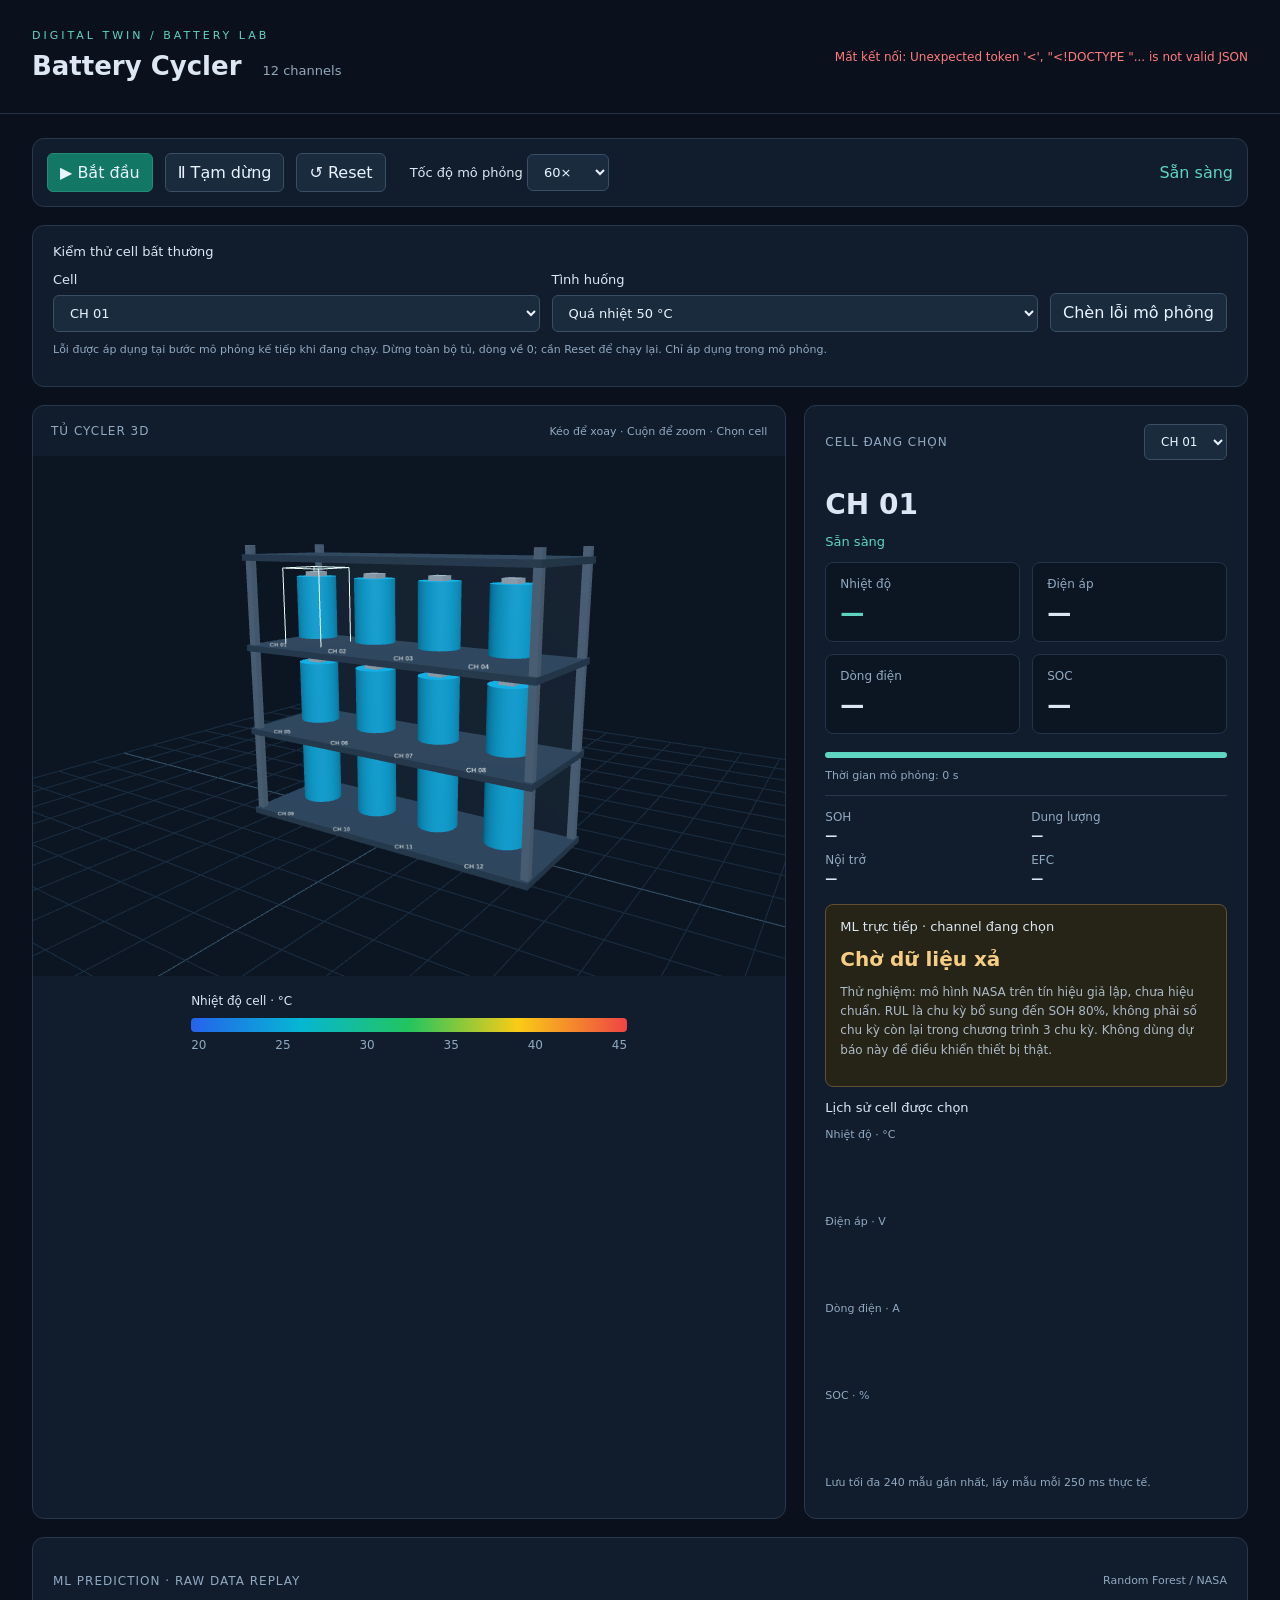
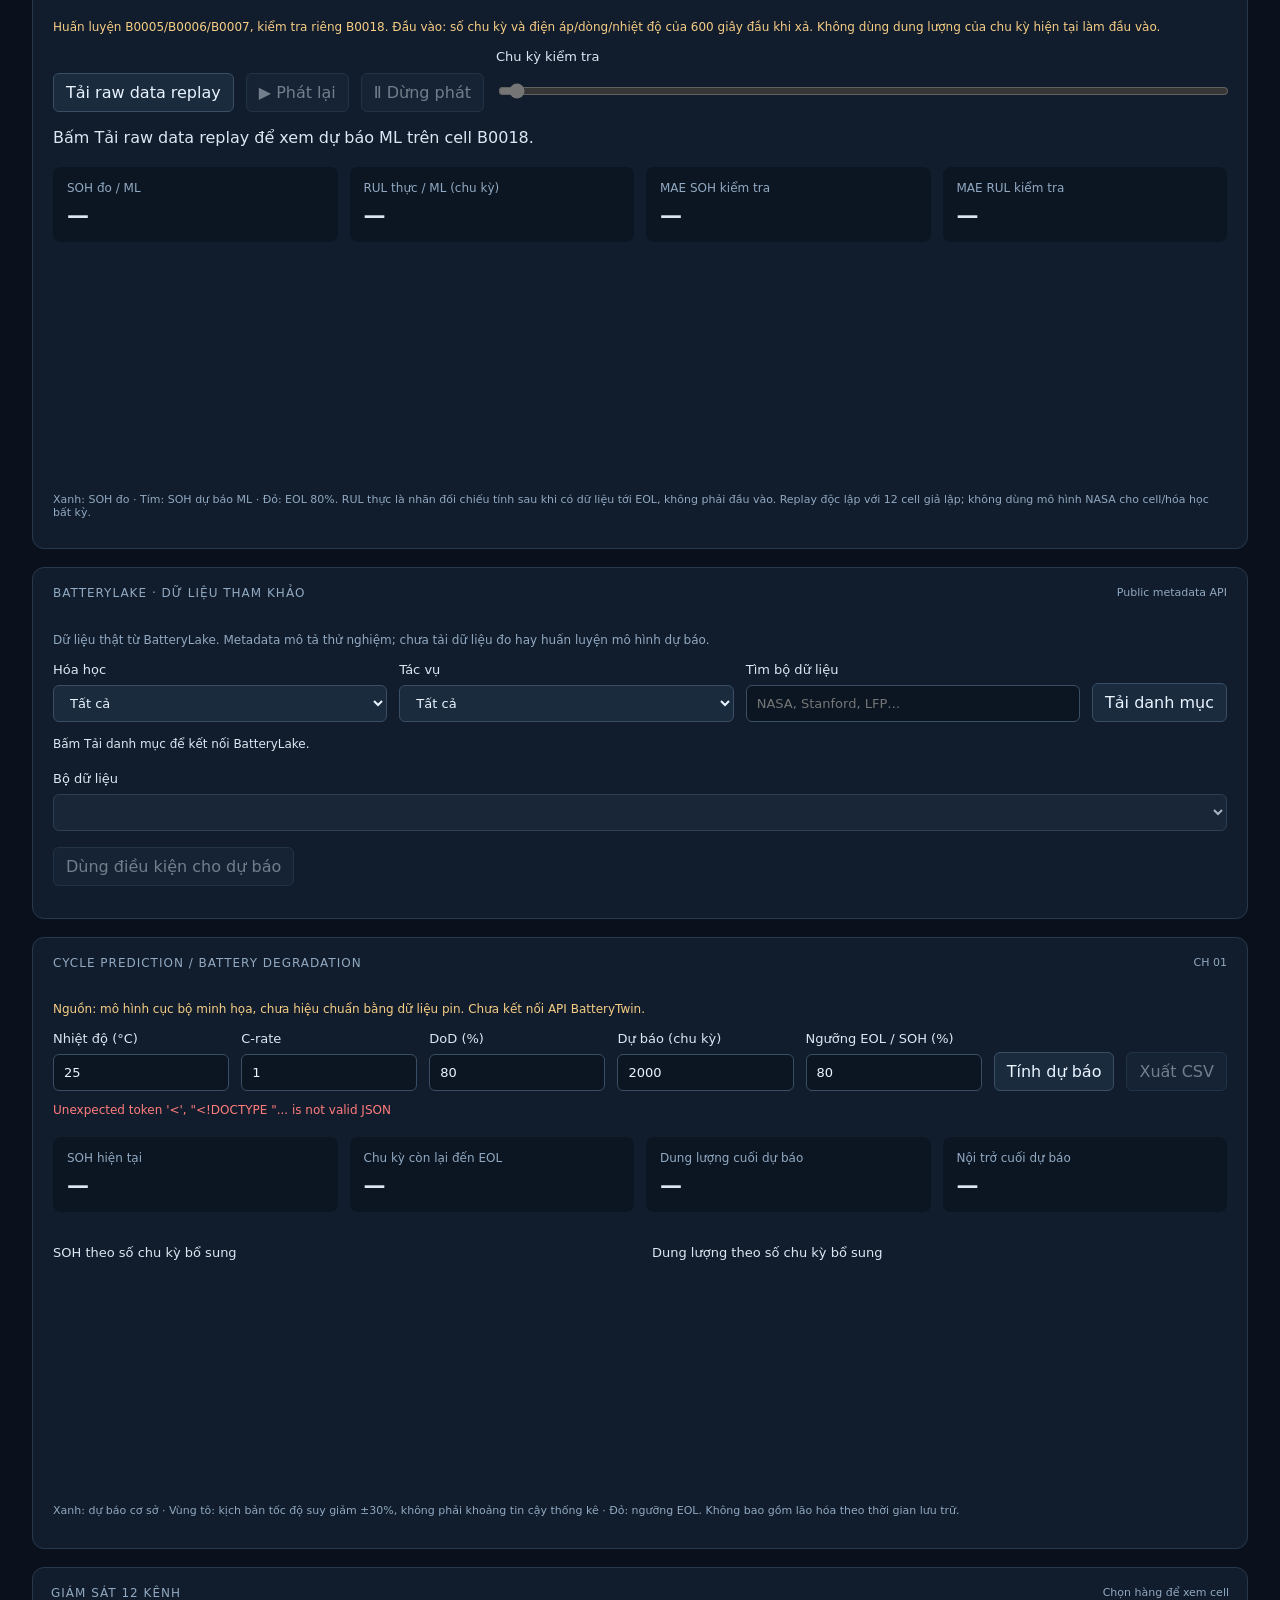
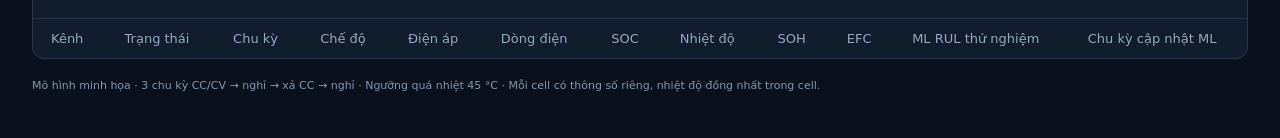
==== web/index.html @ 33b37f81 "Predict experimental live-channel RUL from independent discharge windows" ====
<!doctype html>
<html lang="vi">
<head>
  <meta charset="utf-8"><meta name="viewport" content="width=device-width,initial-scale=1">
  <title>Battery Cycler · Digital Twin</title>
  <link rel="stylesheet" href="style.css">
  <script type="importmap">{"imports":{"three":"./vendor/three.module.min.js"}}</script>
</head>
<body>
<header><div><span class="eyebrow">DIGITAL TWIN / BATTERY LAB</span><h1>Battery Cycler <span>12 channels</span></h1></div><div id="connection" role="status">Đang kết nối…</div></header>
<main>
  <section class="toolbar panel">
    <button id="start">▶ Bắt đầu</button><button id="pause">Ⅱ Tạm dừng</button><button id="reset">↺ Reset</button>
    <label>Tốc độ mô phỏng <select id="speed"><option value="1">1×</option><option value="10">10×</option><option value="60" selected>60×</option><option value="300">300×</option></select></label>
    <span id="run-status">Sẵn sàng</span>
  </section>
  <section class="panel safety-panel"><h3>Kiểm thử cell bất thường</h3><div class="scenario"><label>Cell<select id="fault-cell" aria-label="Cell kiểm thử lỗi"></select></label><label>Tình huống<select id="fault-kind"><option value="overheat">Quá nhiệt 50 °C</option><option value="overvoltage">Quá áp 4,5 V</option><option value="overcurrent">Quá dòng 8 A</option><option value="capacity_drop">Dung lượng giảm đột ngột</option></select></label><button id="inject-fault">Chèn lỗi mô phỏng</button></div><p class="muted">Lỗi được áp dụng tại bước mô phỏng kế tiếp khi đang chạy. Dừng toàn bộ tủ, dòng về 0; cần Reset để chạy lại. Chỉ áp dụng trong mô phỏng.</p><p id="fault-pending" role="status"></p><div id="safety-alarm" role="alert" hidden></div></section>
  <section class="layout">
    <div class="panel scene-panel"><div class="section-title">TỦ CYCLER 3D <span>Kéo để xoay · Cuộn để zoom · Chọn cell</span></div><div id="scene"></div>
      <div class="legend"><span>Nhiệt độ cell · °C</span><div class="colorbar"></div><div class="ticks"><span>20</span><span>25</span><span>30</span><span>35</span><span>40</span><span>45</span></div></div>
    </div>
    <aside class="panel details"><div class="section-title">CELL ĐANG CHỌN <select id="cell-select" aria-label="Chọn cell"></select></div>
      <h2 id="cell-title">CH 01</h2><p id="stage">Sẵn sàng</p>
      <div class="metrics"><div><small>Nhiệt độ</small><strong id="temperature">—</strong></div><div><small>Điện áp</small><strong id="voltage">—</strong></div><div><small>Dòng điện</small><strong id="current">—</strong></div><div><small>SOC</small><strong id="soc">—</strong></div></div>
      <div class="soc-track"><div id="soc-fill"></div></div><p id="time">Thời gian mô phỏng: 0 s</p><p id="fault" role="alert"></p>
      <div class="health"><span>SOH <b id="health-soh">—</b></span><span>Dung lượng <b id="health-capacity">—</b></span><span>Nội trở <b id="health-resistance">—</b></span><span>EFC <b id="health-efc">—</b></span></div>
      <div class="live-ml-card"><h3>ML trực tiếp · channel đang chọn</h3><strong id="live-rul">Chờ dữ liệu xả</strong><p id="live-model-soh"></p><p id="live-ml-state"></p><p class="muted">Thử nghiệm: mô hình NASA trên tín hiệu giả lập, chưa hiệu chuẩn. RUL là chu kỳ bổ sung đến SOH 80%, không phải số chu kỳ còn lại trong chương trình 3 chu kỳ. Không dùng dự báo này để điều khiển thiết bị thật.</p></div>
      <h3>Lịch sử cell được chọn</h3><div id="charts"></div><p class="muted">Lưu tối đa 240 mẫu gần nhất, lấy mẫu mỗi 250 ms thực tế.</p>
    </aside>
  </section>
  <section class="panel ml-panel"><div class="section-title">ML PREDICTION · RAW DATA REPLAY <span>Random Forest / NASA</span></div>
    <p class="model-note">Huấn luyện B0005/B0006/B0007, kiểm tra riêng B0018. Đầu vào: số chu kỳ và điện áp/dòng/nhiệt độ của 600 giây đầu khi xả. Không dùng dung lượng của chu kỳ hiện tại làm đầu vào.</p>
    <div class="scenario"><button id="ml-load">Tải raw data replay</button><button id="ml-play" disabled>▶ Phát lại</button><button id="ml-pause" disabled>Ⅱ Dừng phát</button><label>Chu kỳ kiểm tra<input id="ml-cycle" type="range" min="0" max="131" value="0" disabled></label></div>
    <p id="ml-status" role="status">Bấm Tải raw data replay để xem dự báo ML trên cell B0018.</p>
    <div class="prediction-stats"><div><small>SOH đo / ML</small><strong id="ml-soh">—</strong></div><div><small>RUL thực / ML (chu kỳ)</small><strong id="ml-rul">—</strong></div><div><small>MAE SOH kiểm tra</small><strong id="ml-mae-soh">—</strong></div><div><small>MAE RUL kiểm tra</small><strong id="ml-mae-rul">—</strong></div></div>
    <canvas id="ml-chart" aria-label="SOH đo và dự báo ML trên dữ liệu kiểm tra"></canvas>
    <p class="muted">Xanh: SOH đo · Tím: SOH dự báo ML · Đỏ: EOL 80%. RUL thực là nhãn đối chiếu tính sau khi có dữ liệu tới EOL, không phải đầu vào. Replay độc lập với 12 cell giả lập; không dùng mô hình NASA cho cell/hóa học bất kỳ.</p>
  </section>
  <section class="panel lake-panel">
    <div class="section-title">BATTERYLAKE · DỮ LIỆU THAM KHẢO <span>Public metadata API</span></div>
    <p class="muted">Dữ liệu thật từ BatteryLake. Metadata mô tả thử nghiệm; chưa tải dữ liệu đo hay huấn luyện mô hình dự báo.</p>
    <form id="lake-form" class="scenario">
      <label>Hóa học<select id="lake-chemistry"><option value="">Tất cả</option></select></label>
      <label>Tác vụ<select id="lake-task"><option value="">Tất cả</option><option>SOH</option><option>RUL</option></select></label>
      <label>Tìm bộ dữ liệu<input id="lake-search" placeholder="NASA, Stanford, LFP…" maxlength="100"></label>
      <button type="submit">Tải danh mục</button>
    </form>
    <p id="lake-status" role="status">Bấm Tải danh mục để kết nối BatteryLake.</p>
    <label class="lake-select-label">Bộ dữ liệu<select id="lake-dataset" disabled></select></label>
    <div id="lake-details"></div>
    <button id="lake-apply" type="button" disabled>Dùng điều kiện cho dự báo</button>
    <p id="lake-reference" class="muted"></p>
  </section>
  <section class="panel forecast-panel">
    <div class="section-title">CYCLE PREDICTION / BATTERY DEGRADATION <span id="prediction-cell">CH 01</span></div>
    <p class="model-note">Nguồn: mô hình cục bộ minh họa, chưa hiệu chuẩn bằng dữ liệu pin. Chưa kết nối API BatteryTwin.</p>
    <form id="prediction-form" class="scenario">
      <label>Nhiệt độ (°C)<input id="p-temperature" type="number" min="-10" max="60" step="1" value="25" required></label>
      <label>C-rate<input id="p-rate" type="number" min="0.1" max="5" step="0.1" value="1" required></label>
      <label>DoD (%)<input id="p-dod" type="number" min="5" max="100" step="1" value="80" required></label>
      <label>Dự báo (chu kỳ)<input id="p-horizon" type="number" min="10" max="10000" step="1" value="2000" required></label>
      <label>Ngưỡng EOL / SOH (%)<input id="p-eol" type="number" min="50" max="95" step="1" value="80" required></label>
      <button type="submit" id="predict">Tính dự báo</button><button type="button" id="export-prediction" disabled>Xuất CSV</button>
    </form>
    <p id="prediction-error" role="alert"></p>
    <div class="prediction-stats"><div><small>SOH hiện tại</small><strong id="p-soh">—</strong></div><div><small>Chu kỳ còn lại đến EOL</small><strong id="p-rul">—</strong></div><div><small>Dung lượng cuối dự báo</small><strong id="p-capacity">—</strong></div><div><small>Nội trở cuối dự báo</small><strong id="p-resistance">—</strong></div></div>
    <p id="prediction-context" class="muted"></p>
    <div class="prediction-graphs"><div><h3>SOH theo số chu kỳ bổ sung</h3><canvas id="forecast-soh" aria-label="Dự báo SOH theo chu kỳ"></canvas></div><div><h3>Dung lượng theo số chu kỳ bổ sung</h3><canvas id="forecast-capacity" aria-label="Dự báo dung lượng theo chu kỳ"></canvas></div></div>
    <p class="muted">Xanh: dự báo cơ sở · Vùng tô: kịch bản tốc độ suy giảm ±30%, không phải khoảng tin cậy thống kê · Đỏ: ngưỡng EOL. Không bao gồm lão hóa theo thời gian lưu trữ.</p>
  </section>
  <section class="panel table-panel"><div class="section-title">GIÁM SÁT 12 KÊNH <span>Chọn hàng để xem cell</span></div><div class="table-scroll"><table><thead><tr><th>Kênh</th><th>Trạng thái</th><th>Chu kỳ</th><th>Chế độ</th><th>Điện áp</th><th>Dòng điện</th><th>SOC</th><th>Nhiệt độ</th><th>SOH</th><th>EFC</th><th>ML RUL thử nghiệm</th><th>Chu kỳ cập nhật ML</th></tr></thead><tbody id="channels"></tbody></table></div></section>
  <footer>Mô hình minh họa · 3 chu kỳ CC/CV → nghỉ → xả CC → nghỉ · Ngưỡng quá nhiệt 45 °C · Mỗi cell có thông số riêng, nhiệt độ đồng nhất trong cell.</footer>
</main>
<script type="module" src="app.js"></script>
</body></html>
---- web/style.css ----
:root{color-scheme:dark;font-family:system-ui,sans-serif;background:#0a111d;color:#dce7f3}*{box-sizing:border-box}body{margin:0}header,main{max-width:1500px;margin:auto;padding:24px 32px}header{display:flex;justify-content:space-between;align-items:center;border-bottom:1px solid #253246}.eyebrow{font-size:11px;letter-spacing:3px;color:#5dd5bf}h1{font-size:26px;margin:8px 0}h1 span{font-size:13px;font-weight:400;color:#94a8bc;margin-left:12px}.panel{background:#111d2c;border:1px solid #28384c;border-radius:12px}.toolbar{display:flex;align-items:center;gap:12px;padding:14px;margin-bottom:18px;flex-wrap:wrap}button,select{font:inherit;border:1px solid #3a4e66;border-radius:6px;padding:9px 12px;background:#1b2b3e;color:#e9f4ff;cursor:pointer}button:hover{background:#2b4056}#start{background:#137765;border-color:#228c77}button:disabled{opacity:.45;cursor:wait}label{margin-left:12px;font-size:13px}#run-status{margin-left:auto;color:#5dd5bf}.layout{display:grid;grid-template-columns:minmax(0,1.7fr) minmax(320px,1fr);gap:18px}.section-title{font-size:12px;letter-spacing:1px;display:flex;justify-content:space-between;align-items:center;padding:18px;color:#91a9c2}.section-title span{font-size:11px;letter-spacing:0}#scene{height:520px;position:relative}#scene canvas{display:block;width:100%;height:100%;touch-action:none}.legend{padding:18px 32px 24px;max-width:500px;margin:auto;font-size:12px}.colorbar{height:14px;margin:10px 0 6px;border-radius:4px;background:linear-gradient(to right,#2563eb,#06b6d4,#22c55e,#facc15,#ef4444)}.ticks{display:flex;justify-content:space-between;color:#91a9c2}.details{padding:0 20px 18px}.details .section-title{padding-left:0;padding-right:0}h2{font-size:28px;margin:10px 0}#stage{color:#5dd5bf;font-size:13px}.metrics{display:grid;grid-template-columns:1fr 1fr;gap:12px}.metrics>div{background:#0c1623;border:1px solid #223449;padding:14px;border-radius:8px}small{display:block;color:#91a9c2;font-size:12px}strong{display:block;font-size:24px;margin-top:8px}#temperature{color:#5dd5bf}.soc-track{height:6px;background:#26394d;border-radius:4px;margin-top:18px;overflow:hidden}#soc-fill{background:#5dd5bf;height:100%;transition:width .2s}#time,.muted{color:#91a9c2;font-size:11px}#fault{color:#ff7c7c;font-size:13px}h3{font-size:13px;font-weight:500}.chart{margin:12px 0}.chart-label{display:flex;justify-content:space-between;font-size:11px;color:#91a9c2}.chart canvas{width:100%;height:62px;display:block}.table-panel{margin-top:18px}.table-scroll{overflow:auto}table{border-collapse:collapse;width:100%;font-size:13px;white-space:nowrap}th,td{text-align:left;padding:12px 18px;border-top:1px solid #243449}th{color:#91a9c2;font-weight:500}tbody tr{cursor:pointer}tbody tr:hover,tbody tr.selected{background:#1c3141}.dot{width:9px;height:9px;display:inline-block;border-radius:50%;margin-right:8px}footer{font-size:11px;color:#8197ad;padding:18px 0;line-height:1.7}#connection{font-size:12px;color:#91a9c2}.error{color:#ff7c7c!important}@media(max-width:900px){.layout{grid-template-columns:1fr}header,main{padding:18px}#scene{height:400px}.section-title span{max-width:180px;text-align:right}h1 span{display:block;margin:8px 0}label{margin-left:0}}
.layout>*{min-width:0}.chart canvas{max-width:100%}@media(max-width:900px){header{flex-wrap:wrap;gap:12px}.layout{grid-template-columns:minmax(0,1fr)}}
.health{display:grid;grid-template-columns:1fr 1fr;gap:10px;font-size:12px;border-top:1px solid #28384c;padding-top:14px;color:#91a9c2}.health b{display:block;color:#dce7f3;margin-top:5px}.forecast-panel{margin-top:18px;padding:0 20px 20px}.forecast-panel .section-title{padding-left:0;padding-right:0}.model-note{font-size:12px;color:#f6cd85;line-height:1.6}.scenario{display:flex;flex-wrap:wrap;align-items:end;gap:12px}.scenario label{margin:0;flex:1;min-width:120px}.scenario input{display:block;width:100%;margin-top:8px;background:#0c1623;border:1px solid #3a4e66;color:#e9f4ff;border-radius:6px;padding:10px;font:inherit}.prediction-stats{display:grid;grid-template-columns:repeat(4,minmax(0,1fr));gap:12px;margin:20px 0}.prediction-stats>div{background:#0c1623;border-radius:8px;padding:14px}.prediction-stats strong{font-size:22px}.prediction-graphs{display:grid;grid-template-columns:1fr 1fr;gap:24px}.prediction-graphs>div{min-width:0}.prediction-graphs canvas{width:100%;height:220px;display:block}#prediction-error{color:#ff7c7c;font-size:12px}@media(max-width:900px){.prediction-stats{grid-template-columns:1fr 1fr}.prediction-graphs{grid-template-columns:minmax(0,1fr)}}
.lake-panel{margin-top:18px;padding:0 20px 20px}.lake-panel .section-title{padding-left:0;padding-right:0}.lake-panel select{display:block;margin-top:8px;width:100%;max-width:100%}.lake-select-label{display:block;margin:16px 0}.lake-grid{display:grid;grid-template-columns:repeat(4,minmax(0,1fr));gap:12px;margin:18px 0}.lake-grid div{background:#0c1623;padding:12px;border-radius:8px;font-size:13px;overflow-wrap:anywhere}.lake-grid b{display:block;margin-top:8px}.lake-panel a{color:#5dd5bf}.lake-panel p{font-size:12px;line-height:1.7}.lake-panel h3{font-size:17px}@media(max-width:900px){.lake-grid{grid-template-columns:1fr 1fr}}
.safety-panel,.ml-panel{margin-top:18px;padding:18px 20px}.safety-panel{margin-bottom:18px}.safety-panel h3{margin-top:0}.safety-panel label select{display:block;margin-top:8px;width:100%}#safety-alarm{background:#491b24;color:#ffd4d4;border:1px solid #ed6b79;border-radius:8px;padding:18px;font-weight:600;line-height:1.7}#fault-pending{color:#f6cd85;font-size:12px}.ml-panel .section-title{padding-left:0;padding-right:0}#ml-chart{width:100%;height:220px;display:block}.ml-panel canvas{max-width:100%}
.live-ml-card{margin-top:18px;border:1px solid #615036;background:#252417;border-radius:8px;padding:14px}.live-ml-card strong{font-size:20px;color:#f6cd85}.live-ml-card p{font-size:12px;line-height:1.6;color:#adbac7}.live-ml-card h3{margin-top:0}
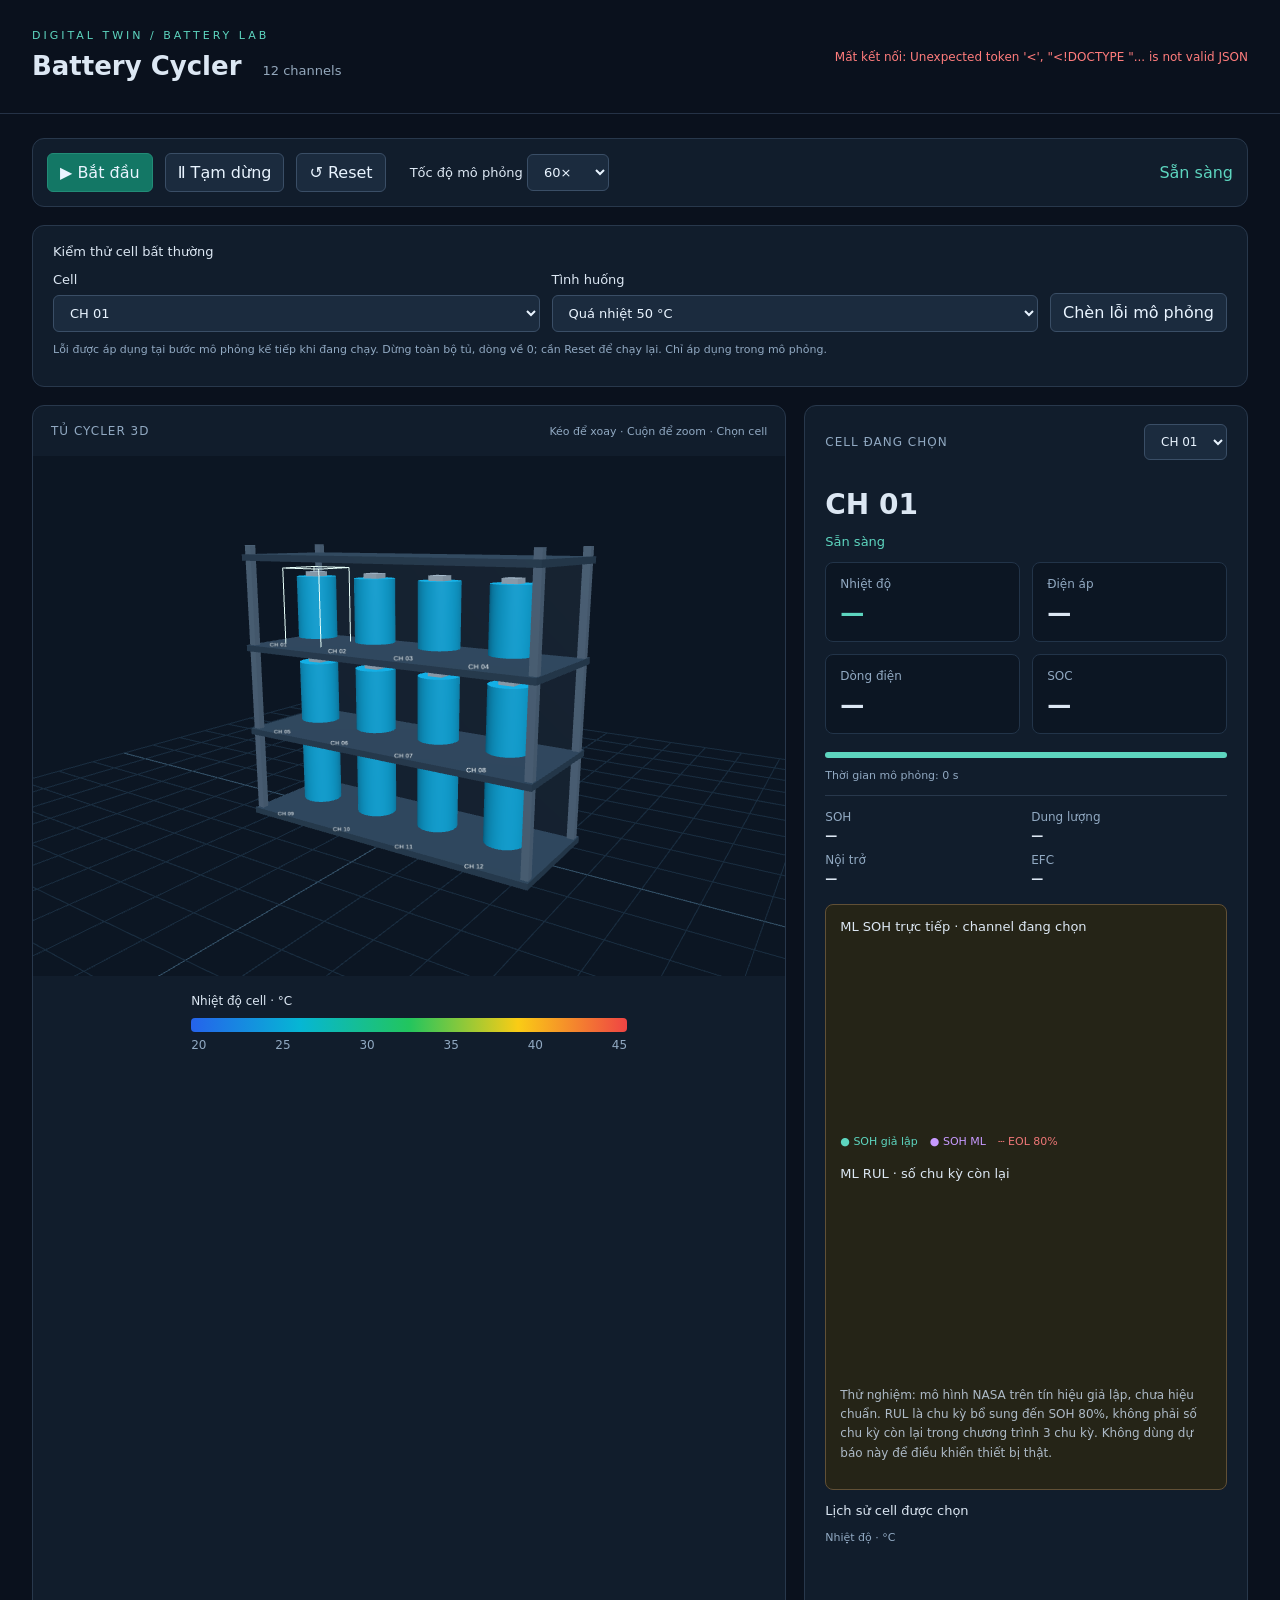
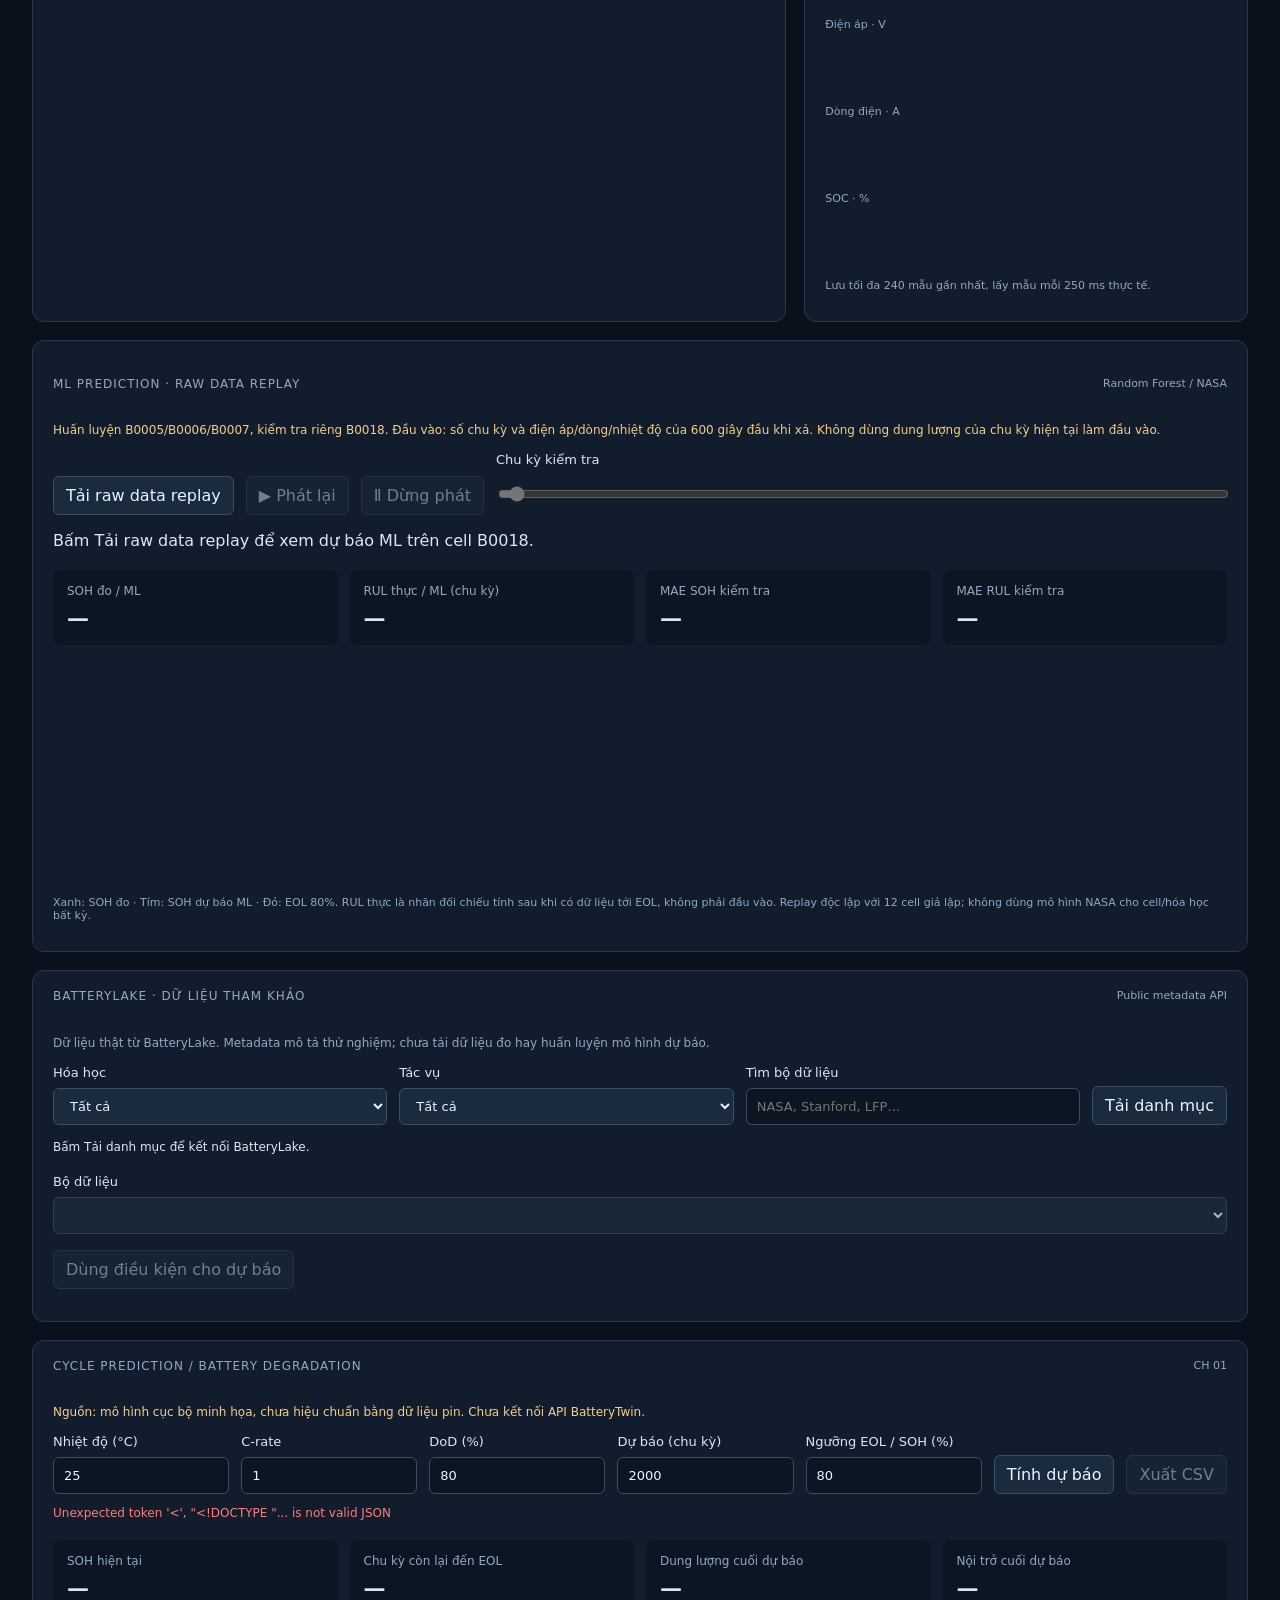
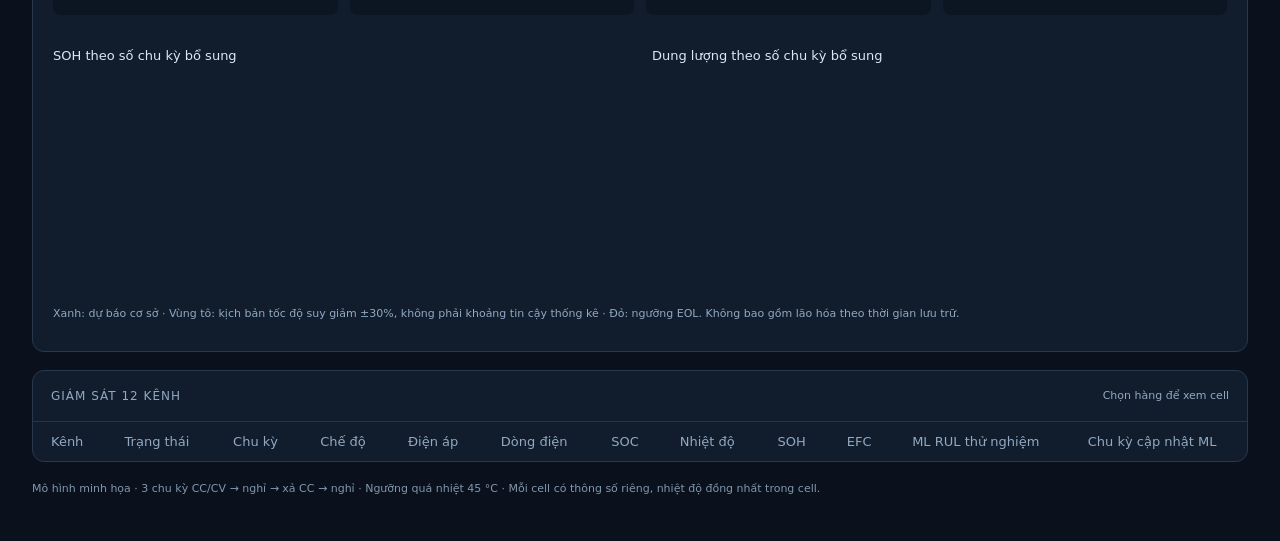
==== commit f0d205bf: "Draw selected-channel live ML SOH and RUL histories" ====
--- a/web/index.html
+++ b/web/index.html
@@ -24,7 +24,7 @@
       <div class="metrics"><div><small>Nhiệt độ</small><strong id="temperature">—</strong></div><div><small>Điện áp</small><strong id="voltage">—</strong></div><div><small>Dòng điện</small><strong id="current">—</strong></div><div><small>SOC</small><strong id="soc">—</strong></div></div>
       <div class="soc-track"><div id="soc-fill"></div></div><p id="time">Thời gian mô phỏng: 0 s</p><p id="fault" role="alert"></p>
       <div class="health"><span>SOH <b id="health-soh">—</b></span><span>Dung lượng <b id="health-capacity">—</b></span><span>Nội trở <b id="health-resistance">—</b></span><span>EFC <b id="health-efc">—</b></span></div>
-      <div class="live-ml-card"><h3>ML trực tiếp · channel đang chọn</h3><strong id="live-rul">Chờ dữ liệu xả</strong><p id="live-model-soh"></p><p id="live-ml-state"></p><p class="muted">Thử nghiệm: mô hình NASA trên tín hiệu giả lập, chưa hiệu chuẩn. RUL là chu kỳ bổ sung đến SOH 80%, không phải số chu kỳ còn lại trong chương trình 3 chu kỳ. Không dùng dự báo này để điều khiển thiết bị thật.</p></div>
+      <div class="live-ml-card"><h3>ML SOH trực tiếp · channel đang chọn</h3><canvas id="live-soh-chart" role="img" aria-label="SOH theo chu kỳ của channel đang chọn"></canvas><div class="live-chart-key"><span class="sim-key">● SOH giả lập</span><span class="ml-key">● SOH ML</span><span class="eol-key">┄ EOL 80%</span></div><h3>ML RUL · số chu kỳ còn lại</h3><canvas id="live-rul-chart" role="img" aria-label="Số chu kỳ còn lại dự báo theo chu kỳ"></canvas><p id="live-ml-state"></p><p class="muted">Thử nghiệm: mô hình NASA trên tín hiệu giả lập, chưa hiệu chuẩn. RUL là chu kỳ bổ sung đến SOH 80%, không phải số chu kỳ còn lại trong chương trình 3 chu kỳ. Không dùng dự báo này để điều khiển thiết bị thật.</p></div>
       <h3>Lịch sử cell được chọn</h3><div id="charts"></div><p class="muted">Lưu tối đa 240 mẫu gần nhất, lấy mẫu mỗi 250 ms thực tế.</p>
     </aside>
   </section>
--- a/web/style.css
+++ b/web/style.css
@@ -4,3 +4,4 @@
 .lake-panel{margin-top:18px;padding:0 20px 20px}.lake-panel .section-title{padding-left:0;padding-right:0}.lake-panel select{display:block;margin-top:8px;width:100%;max-width:100%}.lake-select-label{display:block;margin:16px 0}.lake-grid{display:grid;grid-template-columns:repeat(4,minmax(0,1fr));gap:12px;margin:18px 0}.lake-grid div{background:#0c1623;padding:12px;border-radius:8px;font-size:13px;overflow-wrap:anywhere}.lake-grid b{display:block;margin-top:8px}.lake-panel a{color:#5dd5bf}.lake-panel p{font-size:12px;line-height:1.7}.lake-panel h3{font-size:17px}@media(max-width:900px){.lake-grid{grid-template-columns:1fr 1fr}}
 .safety-panel,.ml-panel{margin-top:18px;padding:18px 20px}.safety-panel{margin-bottom:18px}.safety-panel h3{margin-top:0}.safety-panel label select{display:block;margin-top:8px;width:100%}#safety-alarm{background:#491b24;color:#ffd4d4;border:1px solid #ed6b79;border-radius:8px;padding:18px;font-weight:600;line-height:1.7}#fault-pending{color:#f6cd85;font-size:12px}.ml-panel .section-title{padding-left:0;padding-right:0}#ml-chart{width:100%;height:220px;display:block}.ml-panel canvas{max-width:100%}
 .live-ml-card{margin-top:18px;border:1px solid #615036;background:#252417;border-radius:8px;padding:14px}.live-ml-card strong{font-size:20px;color:#f6cd85}.live-ml-card p{font-size:12px;line-height:1.6;color:#adbac7}.live-ml-card h3{margin-top:0}
+.live-ml-card canvas{display:block;width:100%;max-width:100%;height:180px}.live-chart-key{display:flex;gap:12px;flex-wrap:wrap;font-size:11px;margin:8px 0 18px}.sim-key{color:#5dd5bf}.ml-key{color:#c799ff}.eol-key{color:#ef7777}
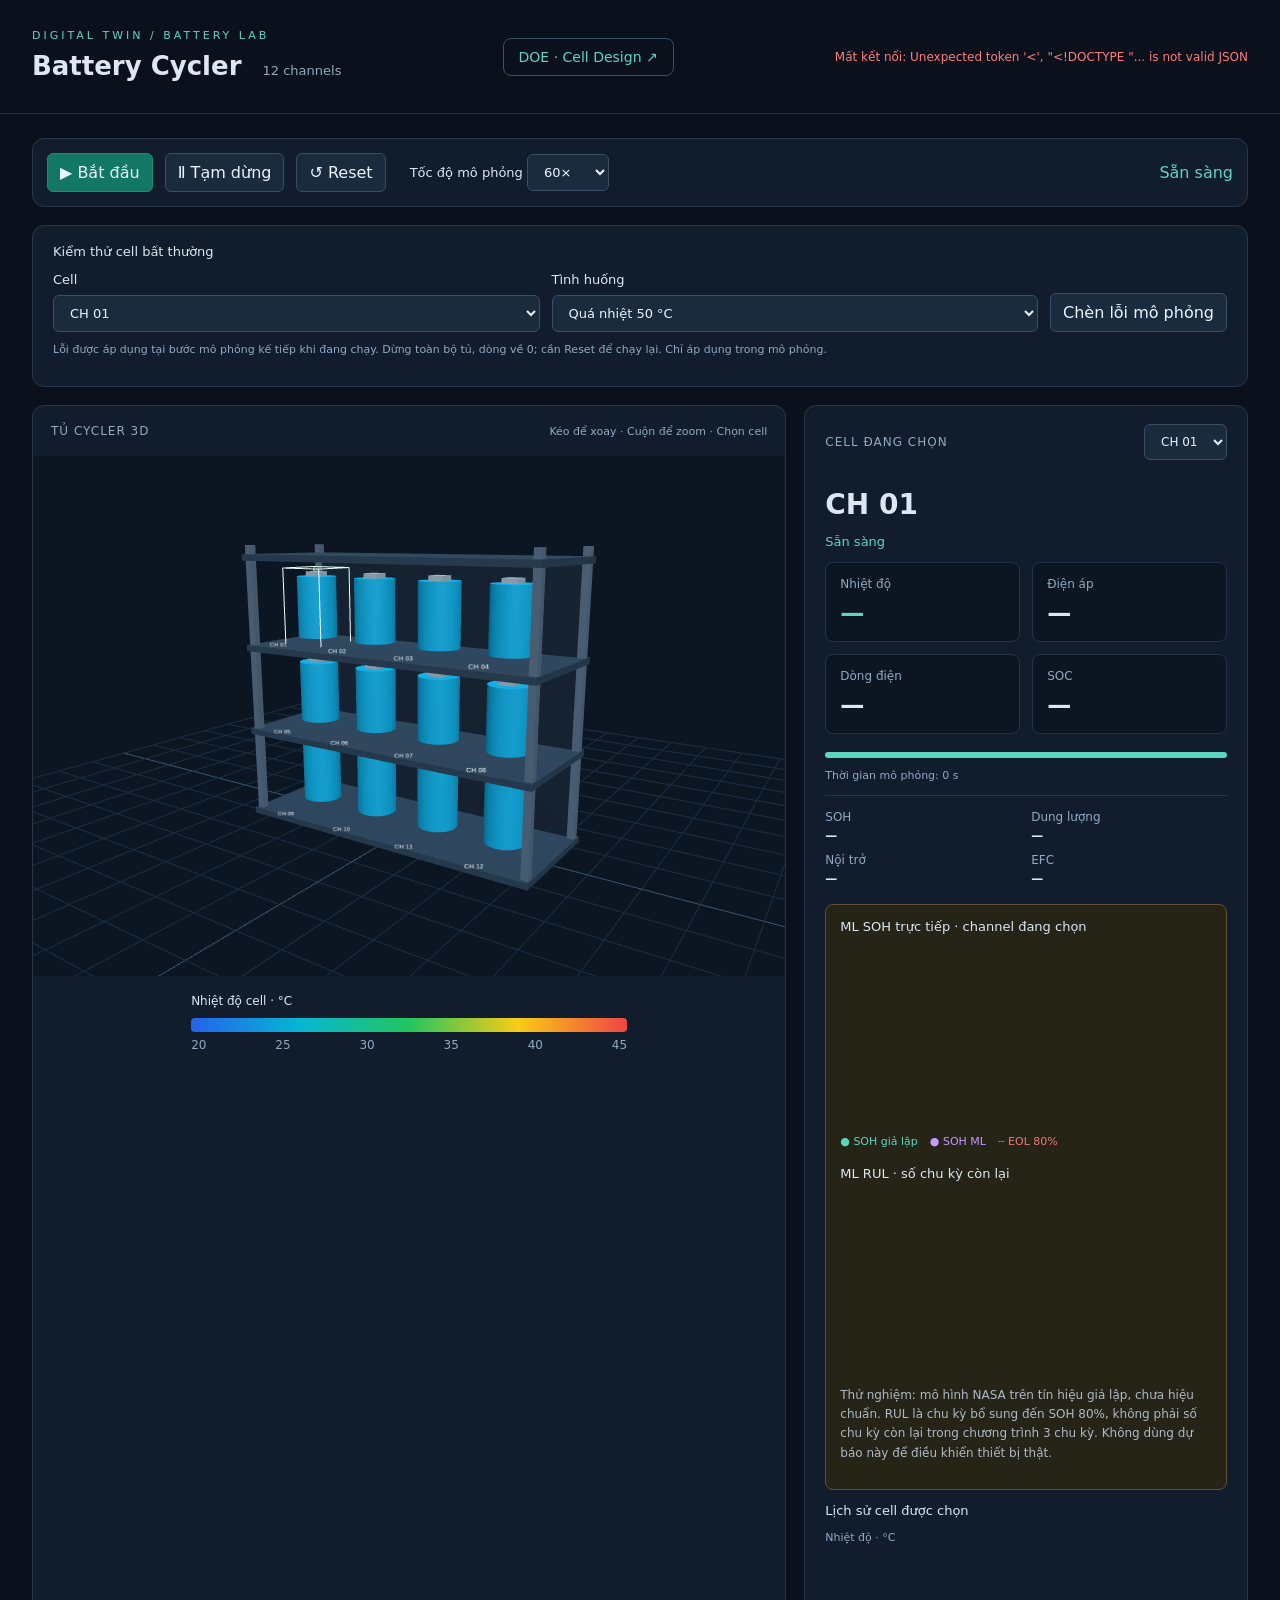
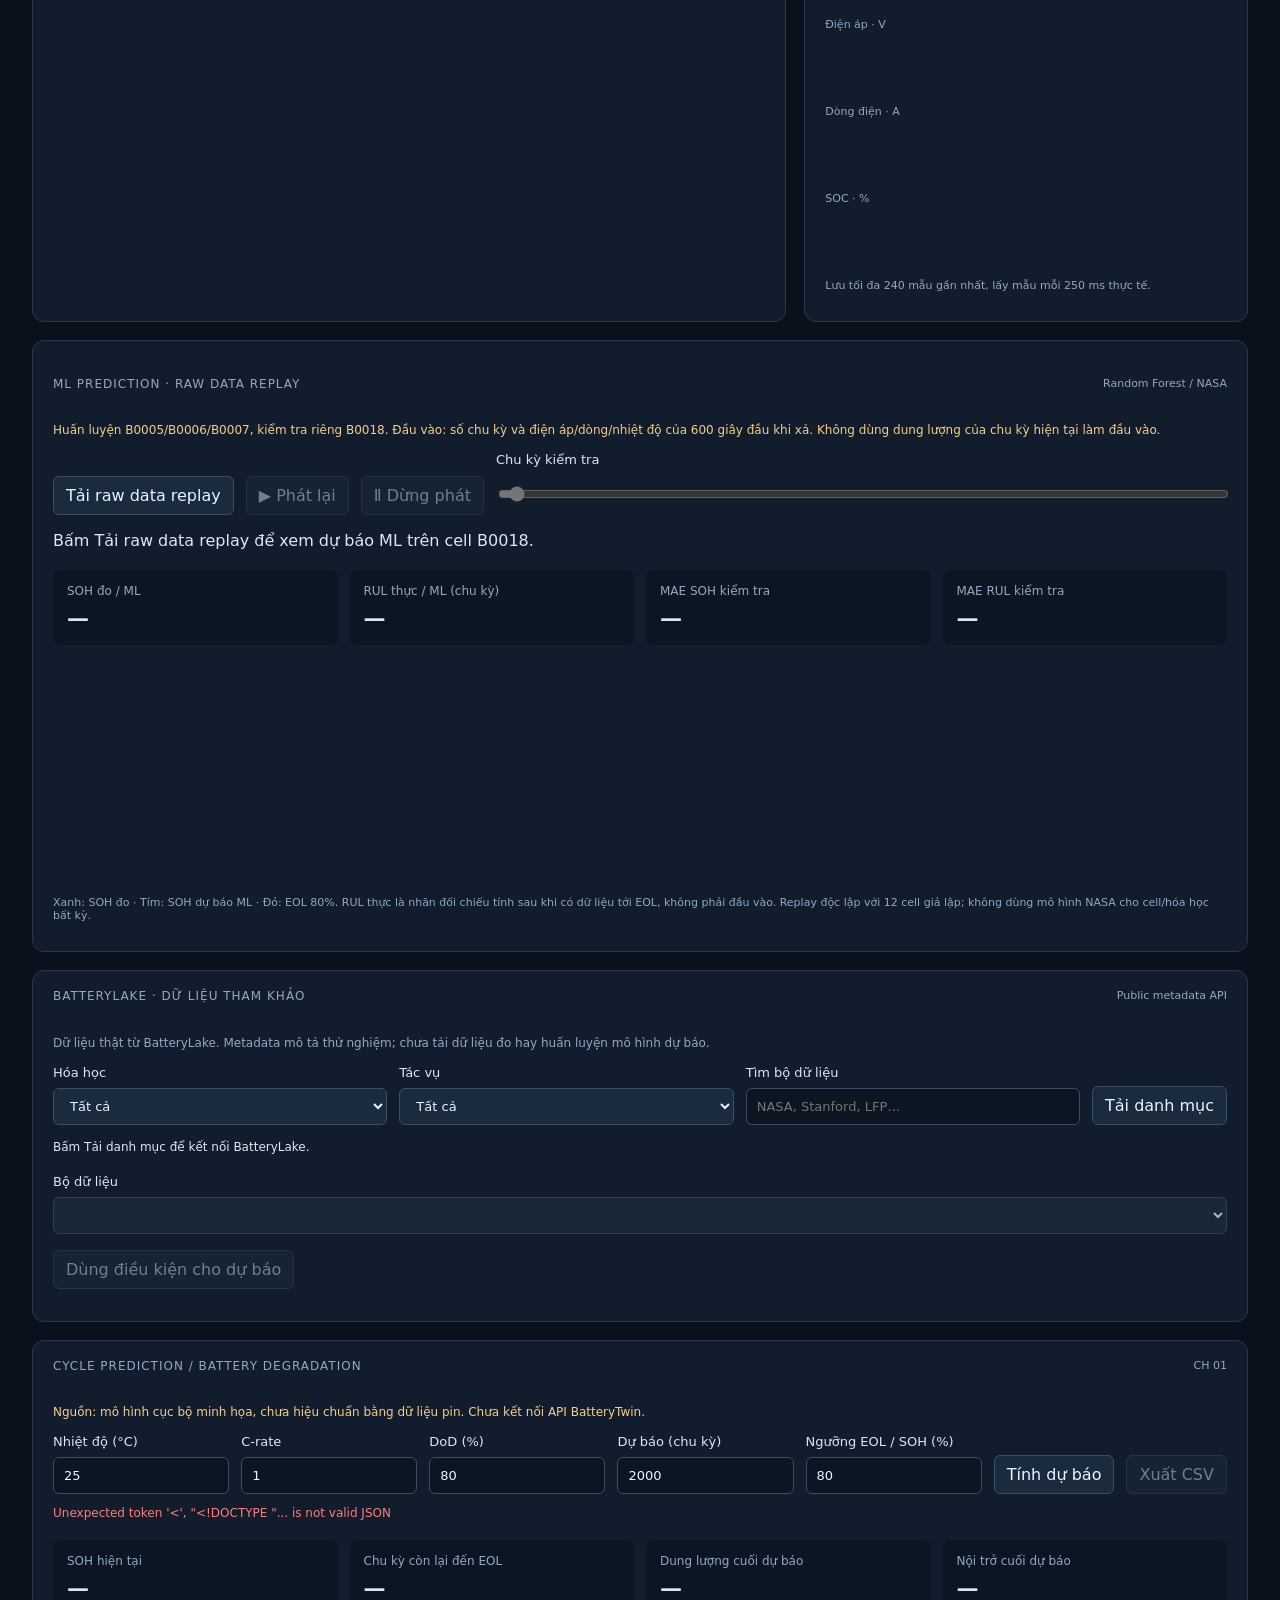
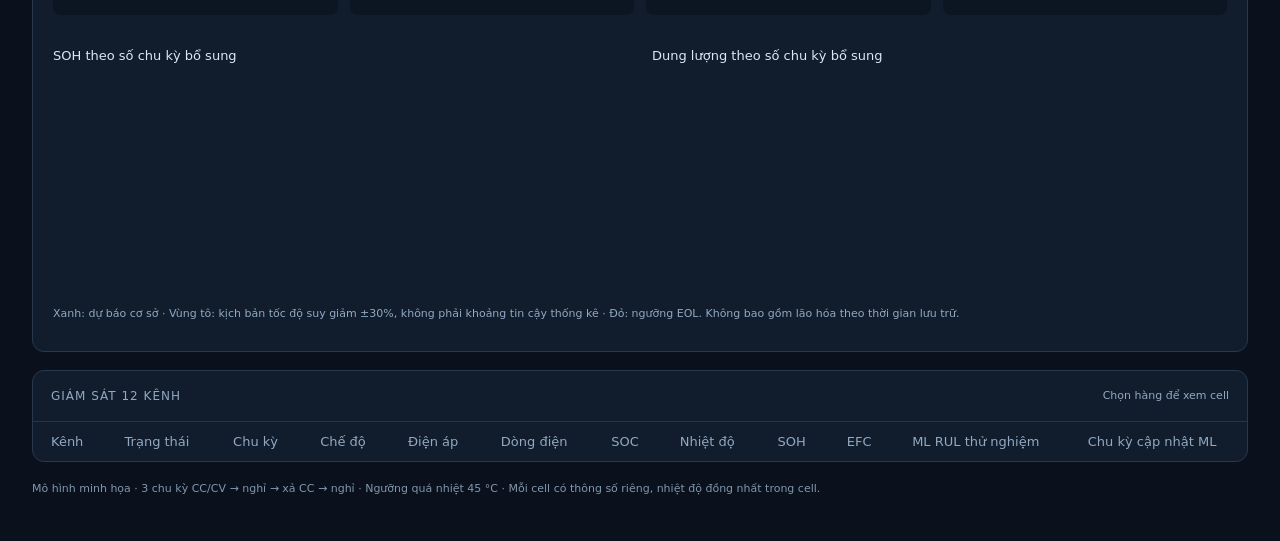
==== commit 4bc9cbf0: "Add cell-design DOE workspace, performance comparisons and ML-ready exports" ====
--- a/web/index.html
+++ b/web/index.html
@@ -7,7 +7,7 @@
   <script type="importmap">{"imports":{"three":"./vendor/three.module.min.js"}}</script>
 </head>
 <body>
-<header><div><span class="eyebrow">DIGITAL TWIN / BATTERY LAB</span><h1>Battery Cycler <span>12 channels</span></h1></div><div id="connection" role="status">Đang kết nối…</div></header>
+<header><div><span class="eyebrow">DIGITAL TWIN / BATTERY LAB</span><h1>Battery Cycler <span>12 channels</span></h1></div><a class="nav-link" href="doe.html">DOE · Cell Design ↗</a><div id="connection" role="status">Đang kết nối…</div></header>
 <main>
   <section class="toolbar panel">
     <button id="start">▶ Bắt đầu</button><button id="pause">Ⅱ Tạm dừng</button><button id="reset">↺ Reset</button>
@@ -71,5 +71,5 @@
   <section class="panel table-panel"><div class="section-title">GIÁM SÁT 12 KÊNH <span>Chọn hàng để xem cell</span></div><div class="table-scroll"><table><thead><tr><th>Kênh</th><th>Trạng thái</th><th>Chu kỳ</th><th>Chế độ</th><th>Điện áp</th><th>Dòng điện</th><th>SOC</th><th>Nhiệt độ</th><th>SOH</th><th>EFC</th><th>ML RUL thử nghiệm</th><th>Chu kỳ cập nhật ML</th></tr></thead><tbody id="channels"></tbody></table></div></section>
   <footer>Mô hình minh họa · 3 chu kỳ CC/CV → nghỉ → xả CC → nghỉ · Ngưỡng quá nhiệt 45 °C · Mỗi cell có thông số riêng, nhiệt độ đồng nhất trong cell.</footer>
 </main>
-<script type="module" src="app.js"></script>
+<script type="module" src="app.js?v=live-soh-timeline"></script>
 </body></html>
--- a/web/style.css
+++ b/web/style.css
@@ -5,3 +5,4 @@
 .safety-panel,.ml-panel{margin-top:18px;padding:18px 20px}.safety-panel{margin-bottom:18px}.safety-panel h3{margin-top:0}.safety-panel label select{display:block;margin-top:8px;width:100%}#safety-alarm{background:#491b24;color:#ffd4d4;border:1px solid #ed6b79;border-radius:8px;padding:18px;font-weight:600;line-height:1.7}#fault-pending{color:#f6cd85;font-size:12px}.ml-panel .section-title{padding-left:0;padding-right:0}#ml-chart{width:100%;height:220px;display:block}.ml-panel canvas{max-width:100%}
 .live-ml-card{margin-top:18px;border:1px solid #615036;background:#252417;border-radius:8px;padding:14px}.live-ml-card strong{font-size:20px;color:#f6cd85}.live-ml-card p{font-size:12px;line-height:1.6;color:#adbac7}.live-ml-card h3{margin-top:0}
 .live-ml-card canvas{display:block;width:100%;max-width:100%;height:180px}.live-chart-key{display:flex;gap:12px;flex-wrap:wrap;font-size:11px;margin:8px 0 18px}.sim-key{color:#5dd5bf}.ml-key{color:#c799ff}.eol-key{color:#ef7777}
+.nav-link{color:#5dd5bf;text-decoration:none;font-size:14px;border:1px solid #365361;border-radius:8px;padding:10px 15px}
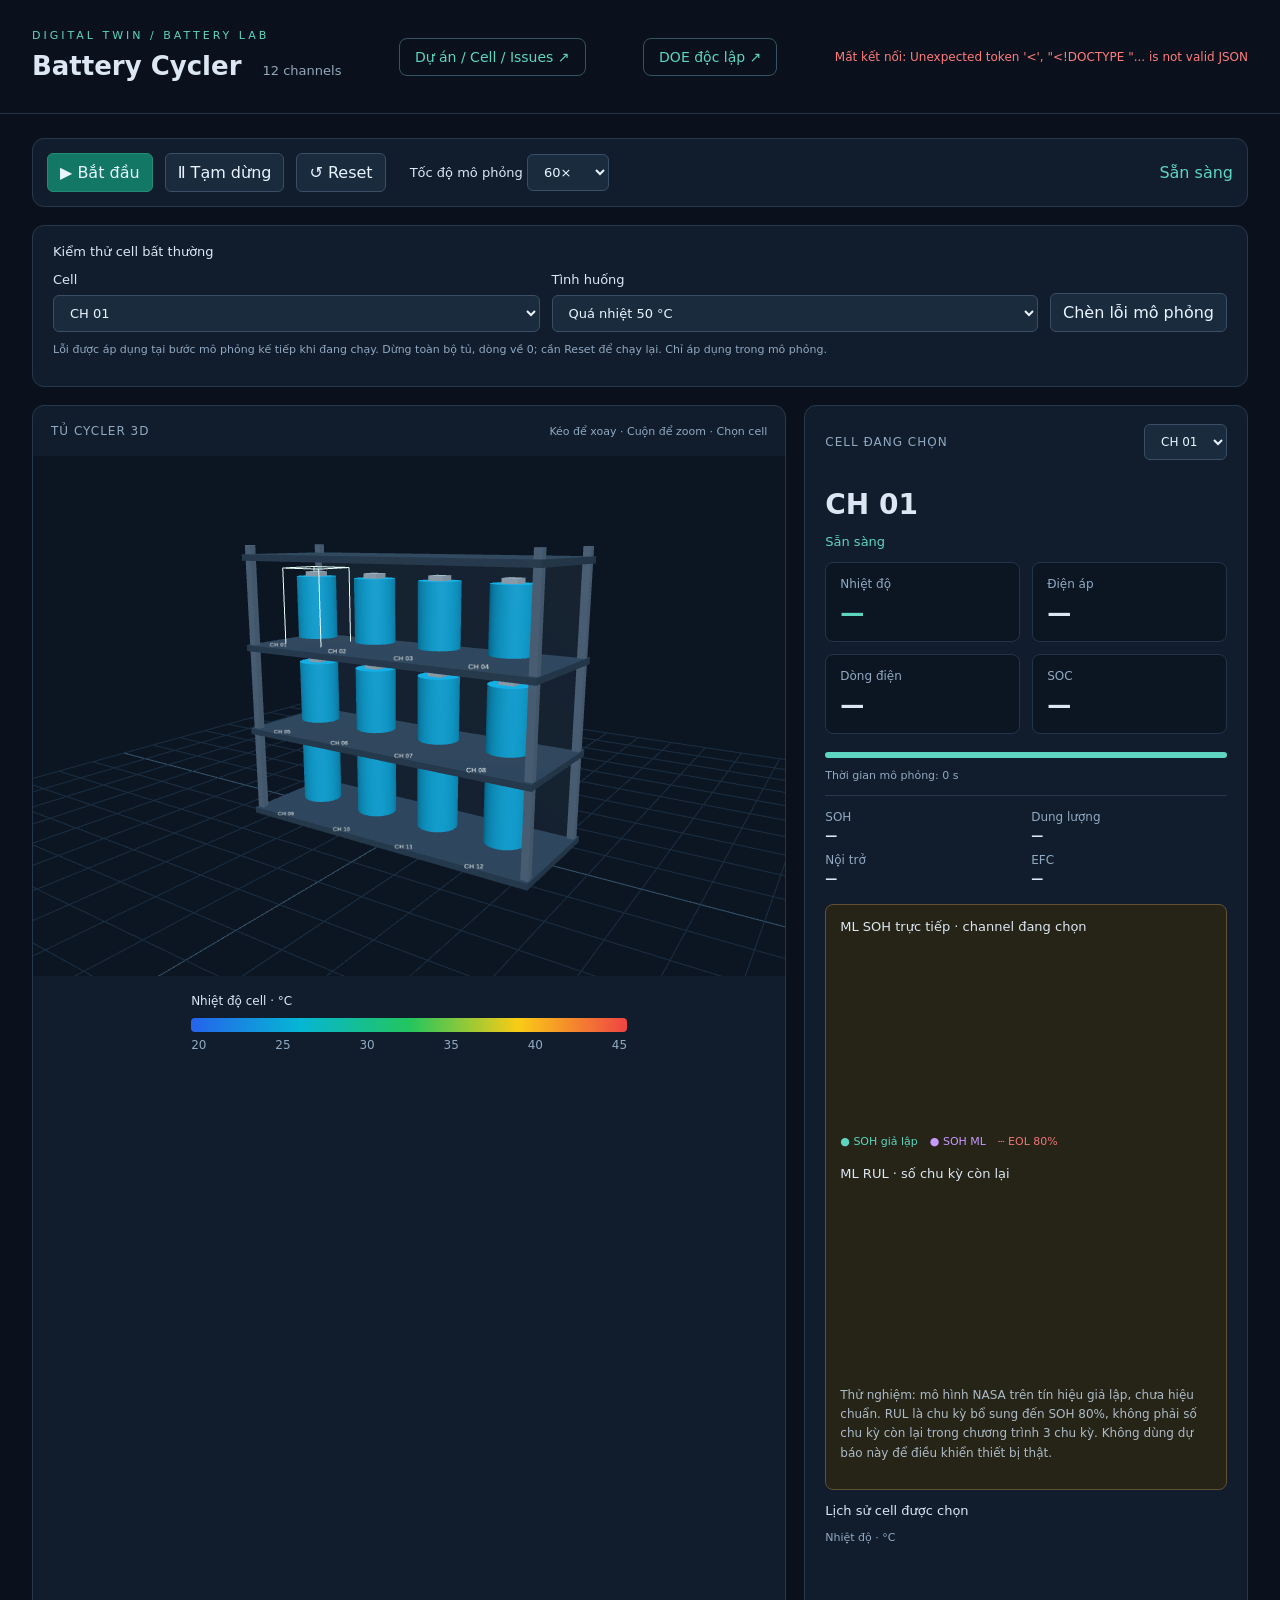
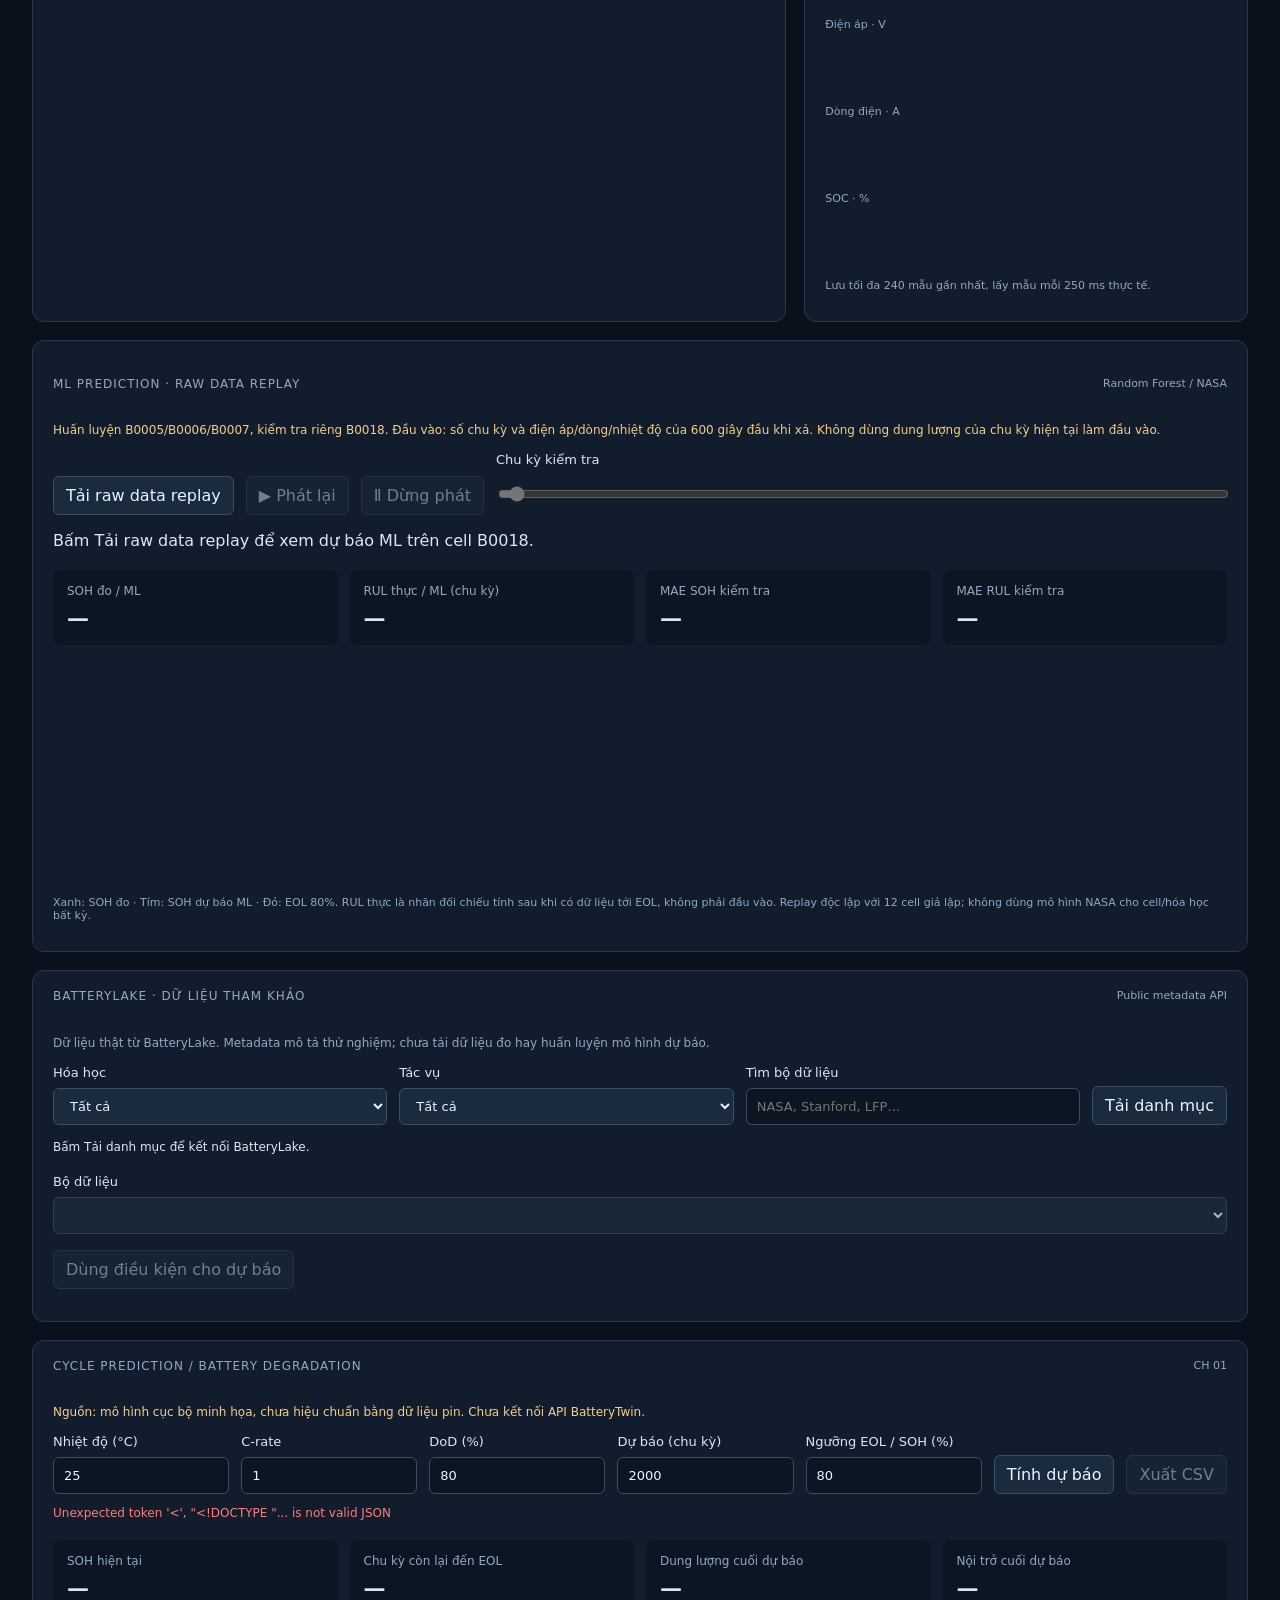
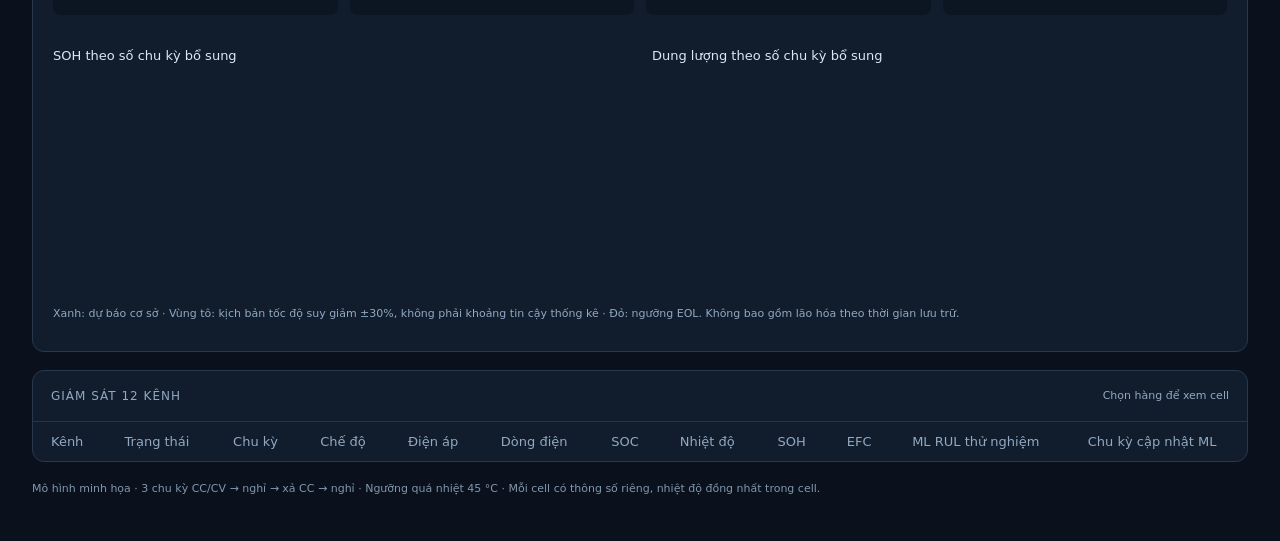
==== commit 638686b3: "Add persistent project cell sheets, DOE performance dashboards and issue tracking" ====
--- a/web/index.html
+++ b/web/index.html
@@ -7,7 +7,7 @@
   <script type="importmap">{"imports":{"three":"./vendor/three.module.min.js"}}</script>
 </head>
 <body>
-<header><div><span class="eyebrow">DIGITAL TWIN / BATTERY LAB</span><h1>Battery Cycler <span>12 channels</span></h1></div><a class="nav-link" href="doe.html">DOE · Cell Design ↗</a><div id="connection" role="status">Đang kết nối…</div></header>
+<header><div><span class="eyebrow">DIGITAL TWIN / BATTERY LAB</span><h1>Battery Cycler <span>12 channels</span></h1></div><a class="nav-link" href="projects.html">Dự án / Cell / Issues ↗</a><a class="nav-link" href="doe.html">DOE độc lập ↗</a><div id="connection" role="status">Đang kết nối…</div></header>
 <main>
   <section class="toolbar panel">
     <button id="start">▶ Bắt đầu</button><button id="pause">Ⅱ Tạm dừng</button><button id="reset">↺ Reset</button>
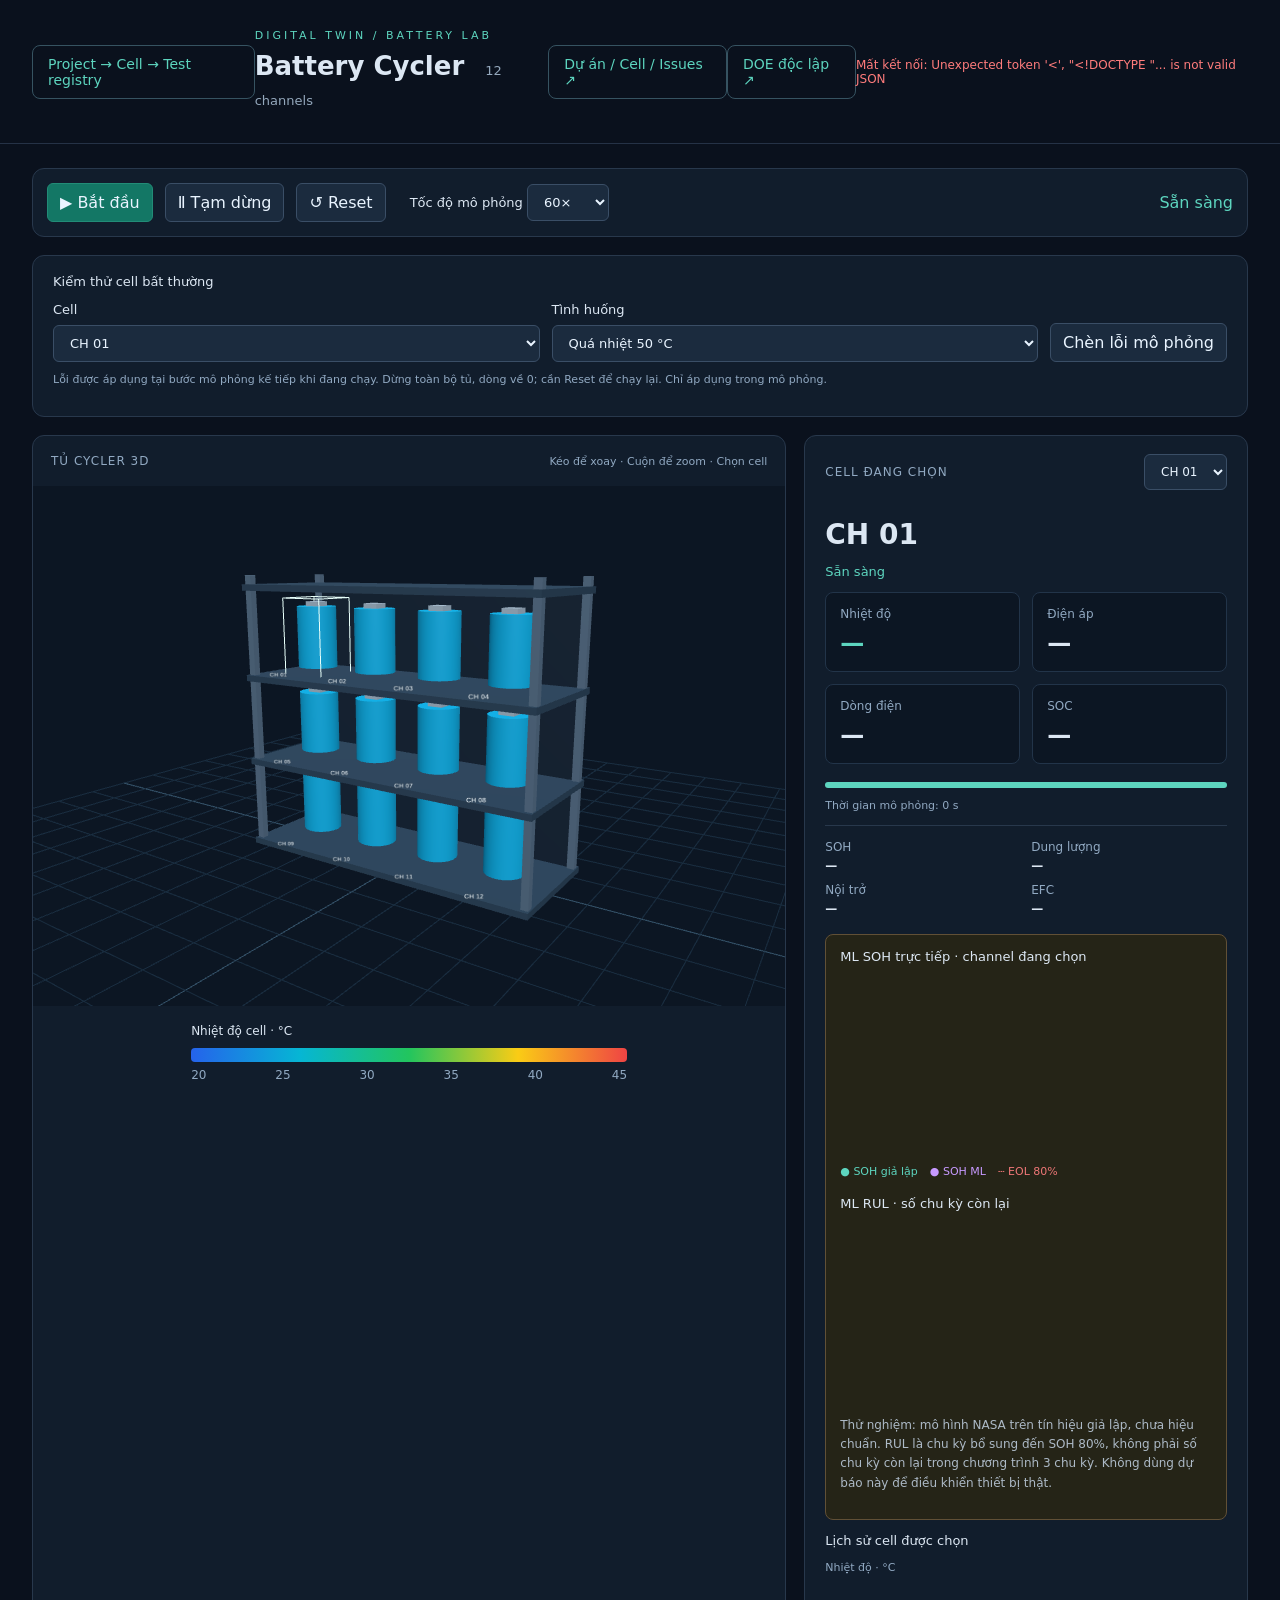
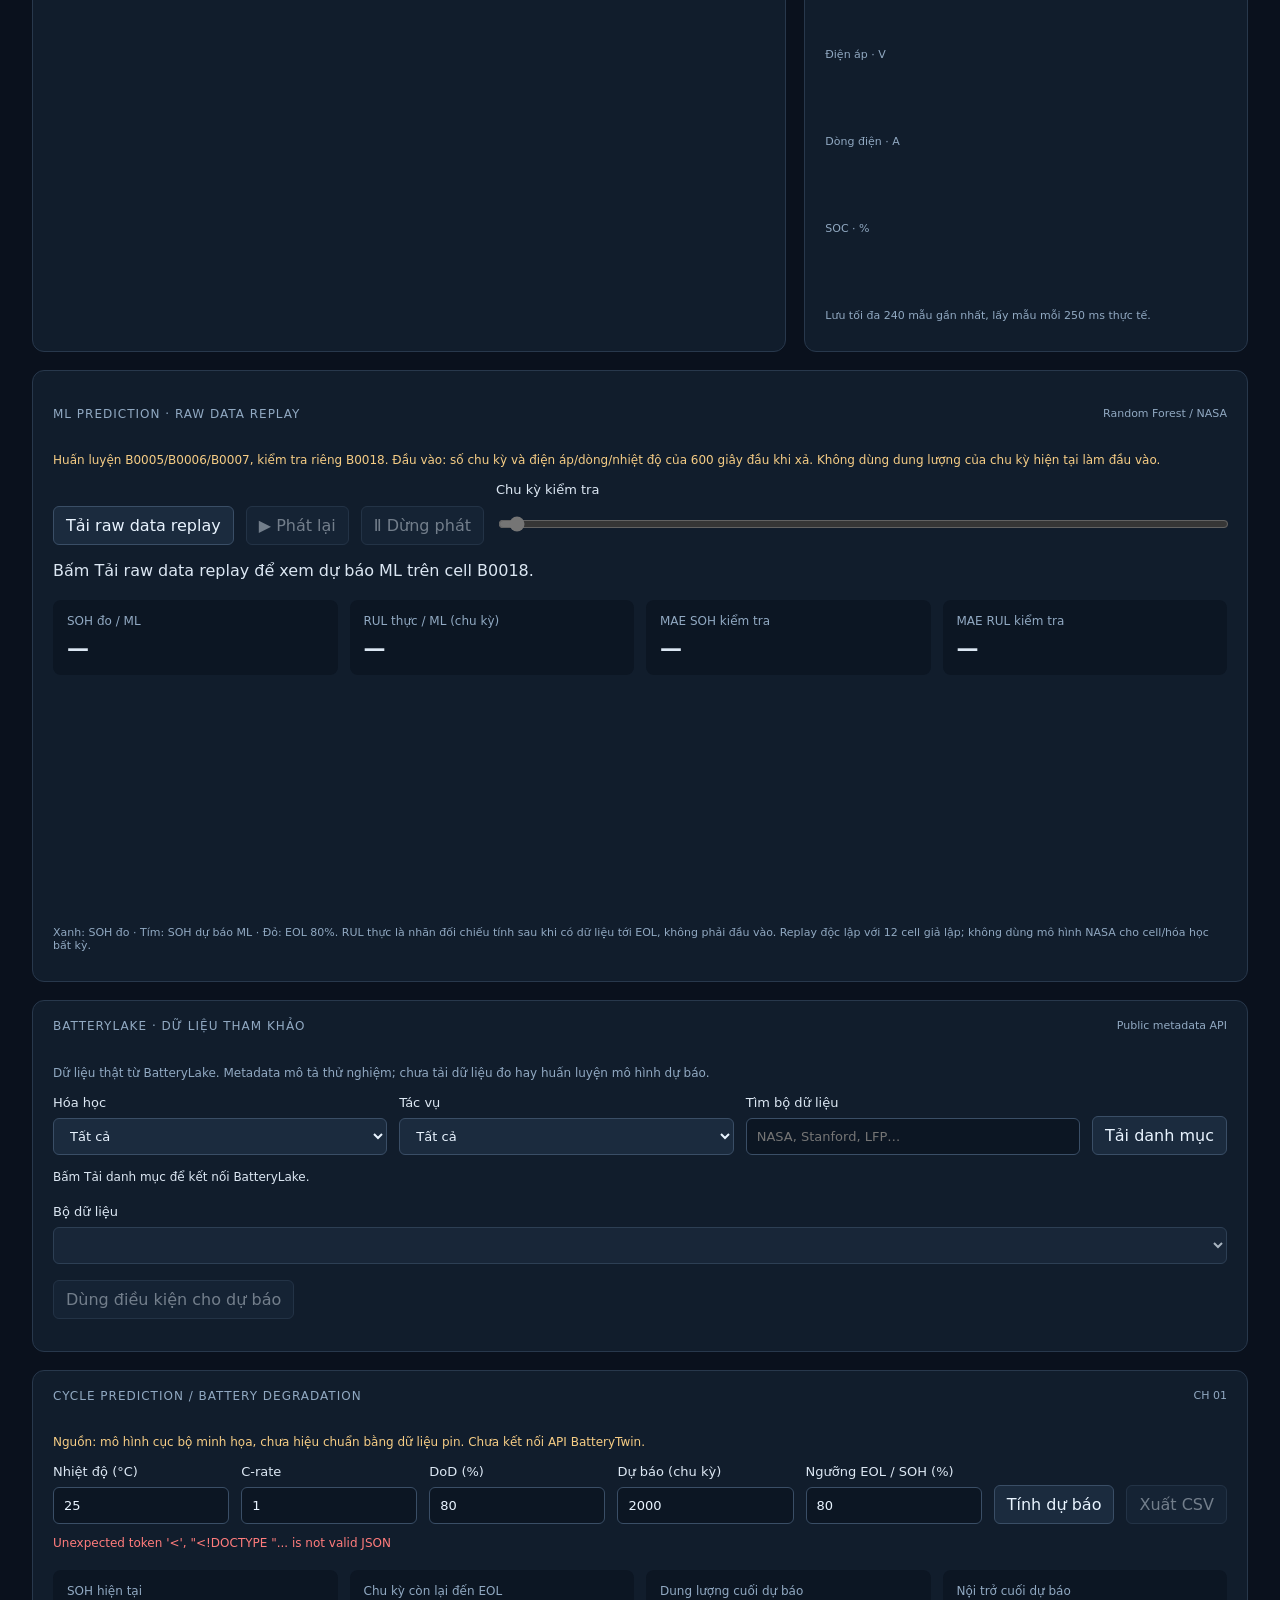
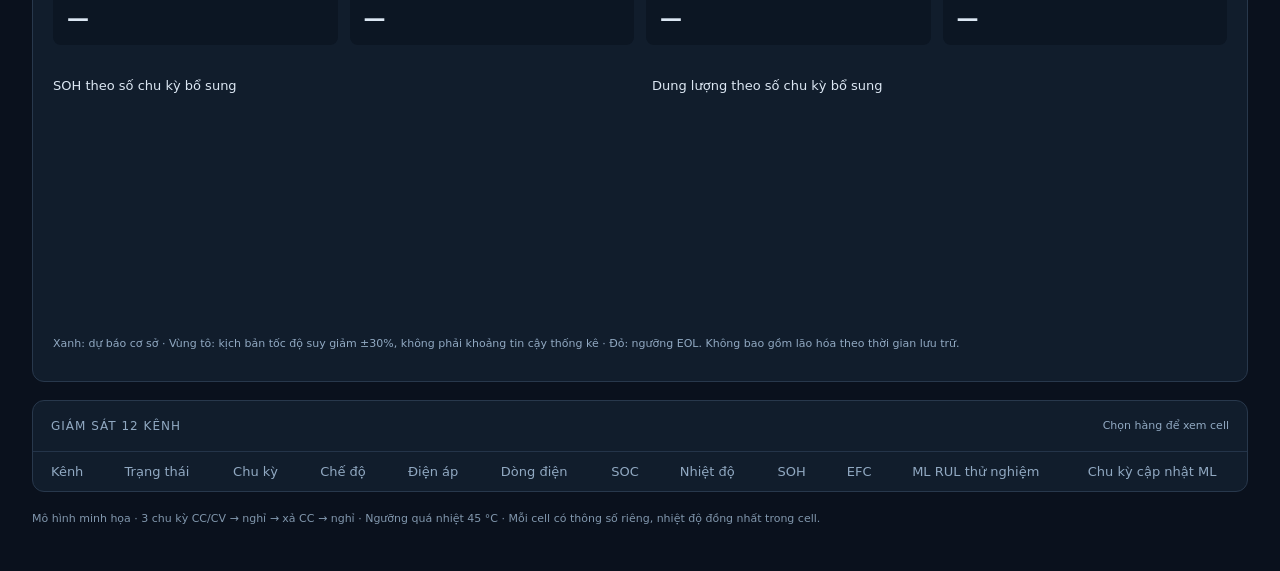
==== commit 49a24965: "Add traceable DOE cell test lifecycle registry and explicit demo data" ====
--- a/web/index.html
+++ b/web/index.html
@@ -7,7 +7,7 @@
   <script type="importmap">{"imports":{"three":"./vendor/three.module.min.js"}}</script>
 </head>
 <body>
-<header><div><span class="eyebrow">DIGITAL TWIN / BATTERY LAB</span><h1>Battery Cycler <span>12 channels</span></h1></div><a class="nav-link" href="projects.html">Dự án / Cell / Issues ↗</a><a class="nav-link" href="doe.html">DOE độc lập ↗</a><div id="connection" role="status">Đang kết nối…</div></header>
+<header><a class="nav-link" href="workflow.html">Project → Cell → Test registry</a><div><span class="eyebrow">DIGITAL TWIN / BATTERY LAB</span><h1>Battery Cycler <span>12 channels</span></h1></div><a class="nav-link" href="projects.html">Dự án / Cell / Issues ↗</a><a class="nav-link" href="doe.html">DOE độc lập ↗</a><div id="connection" role="status">Đang kết nối…</div></header>
 <main>
   <section class="toolbar panel">
     <button id="start">▶ Bắt đầu</button><button id="pause">Ⅱ Tạm dừng</button><button id="reset">↺ Reset</button>
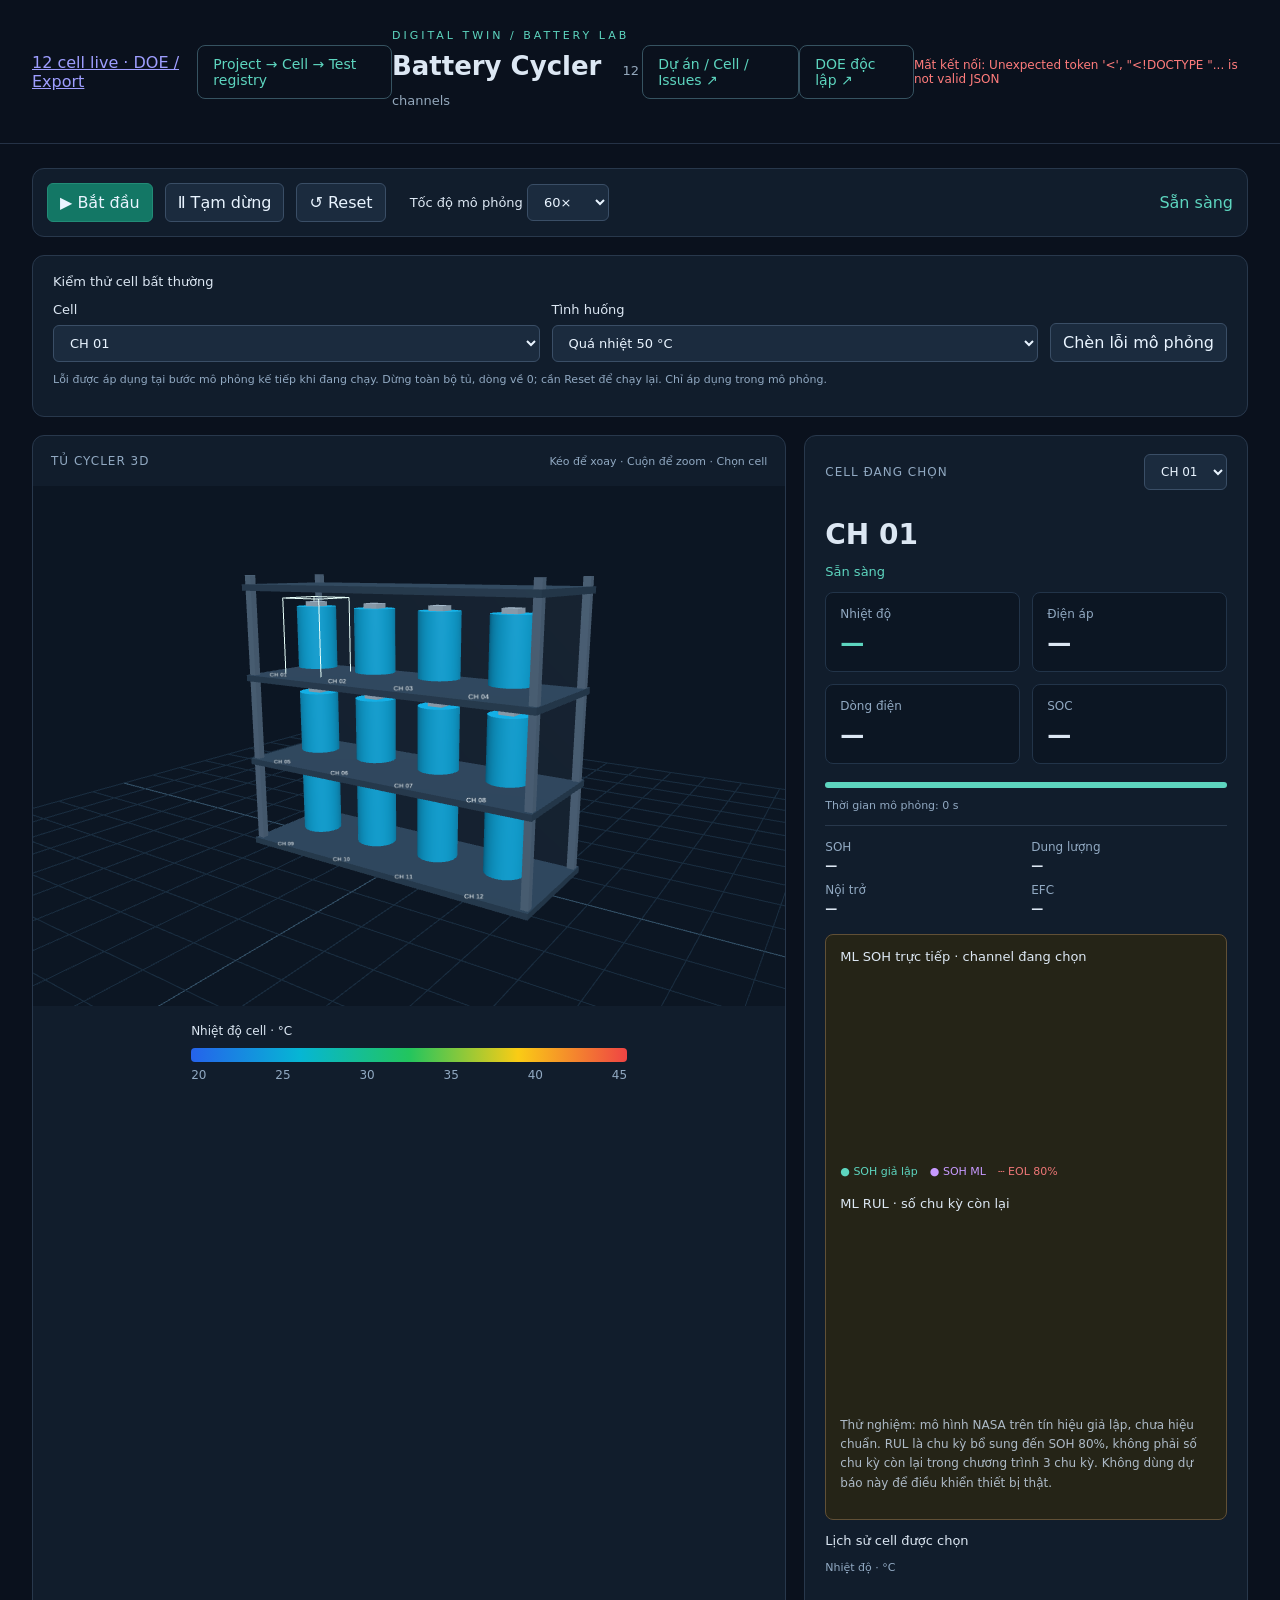
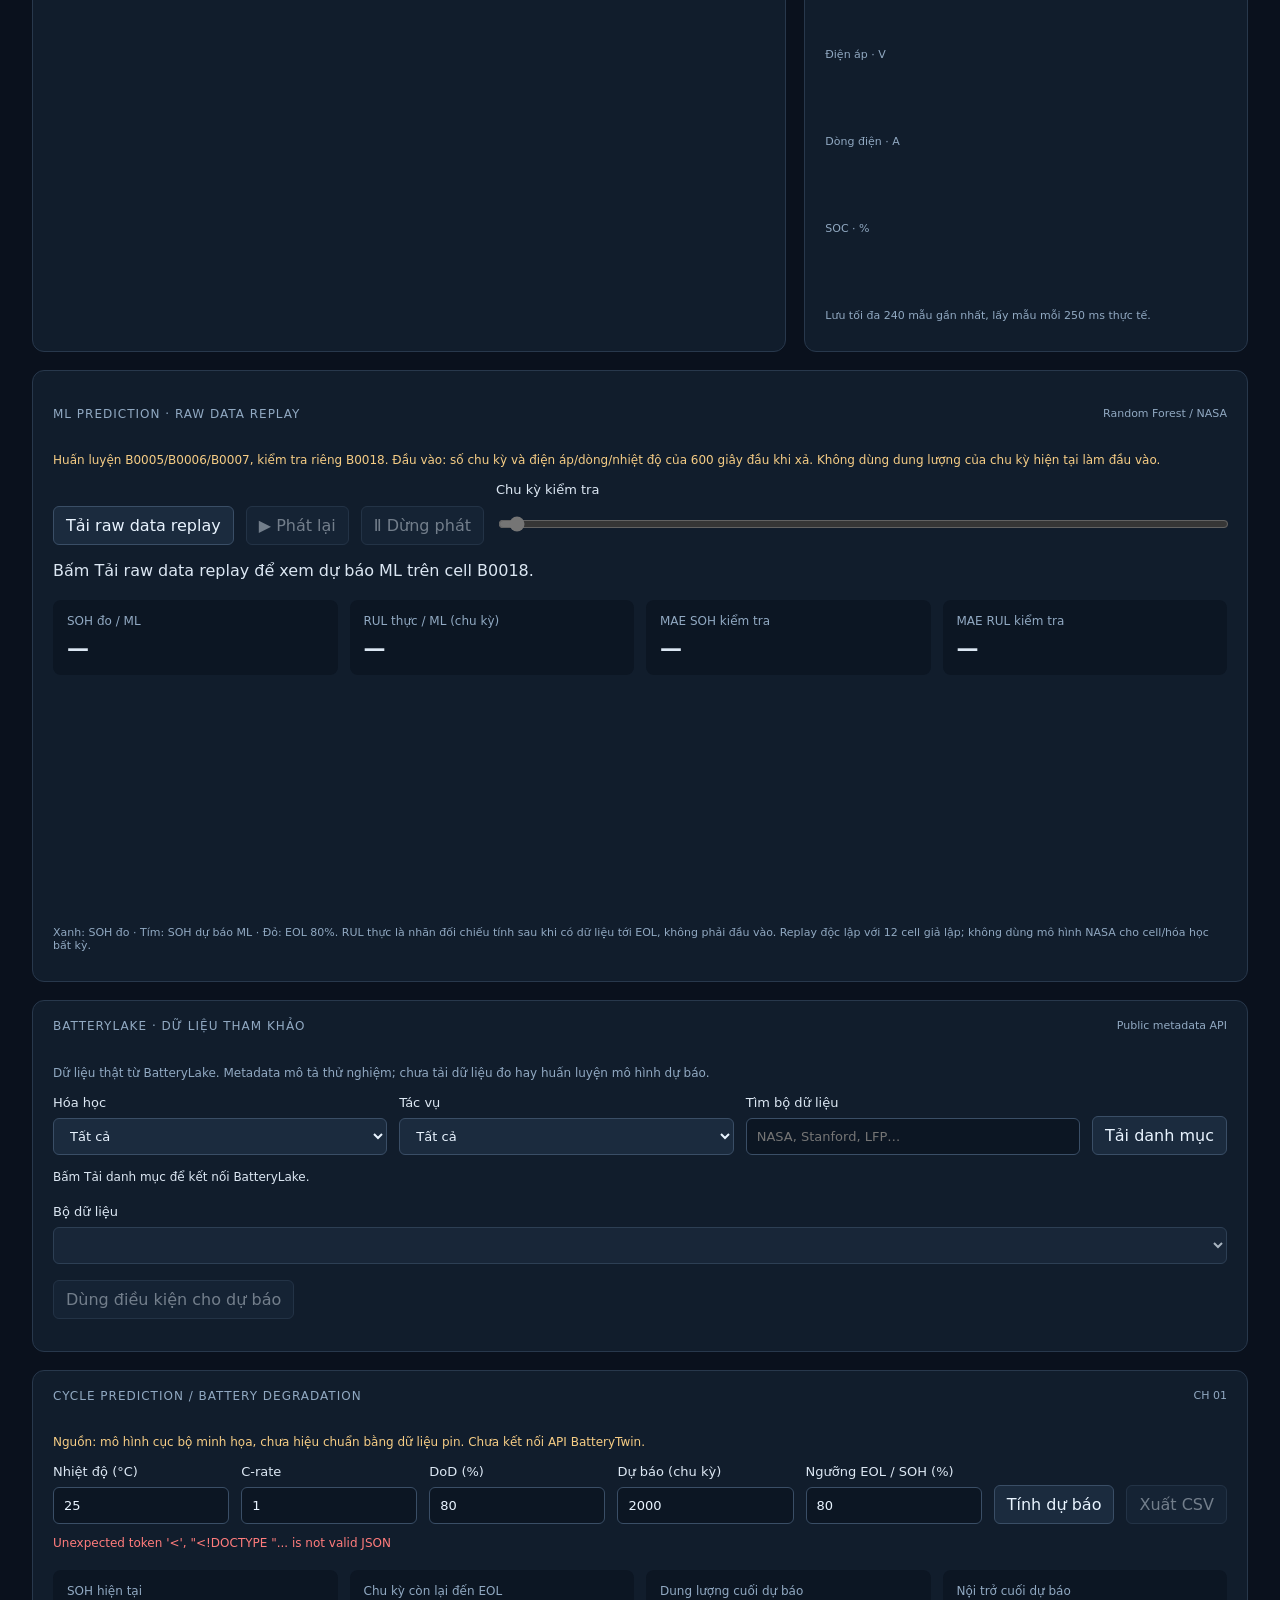
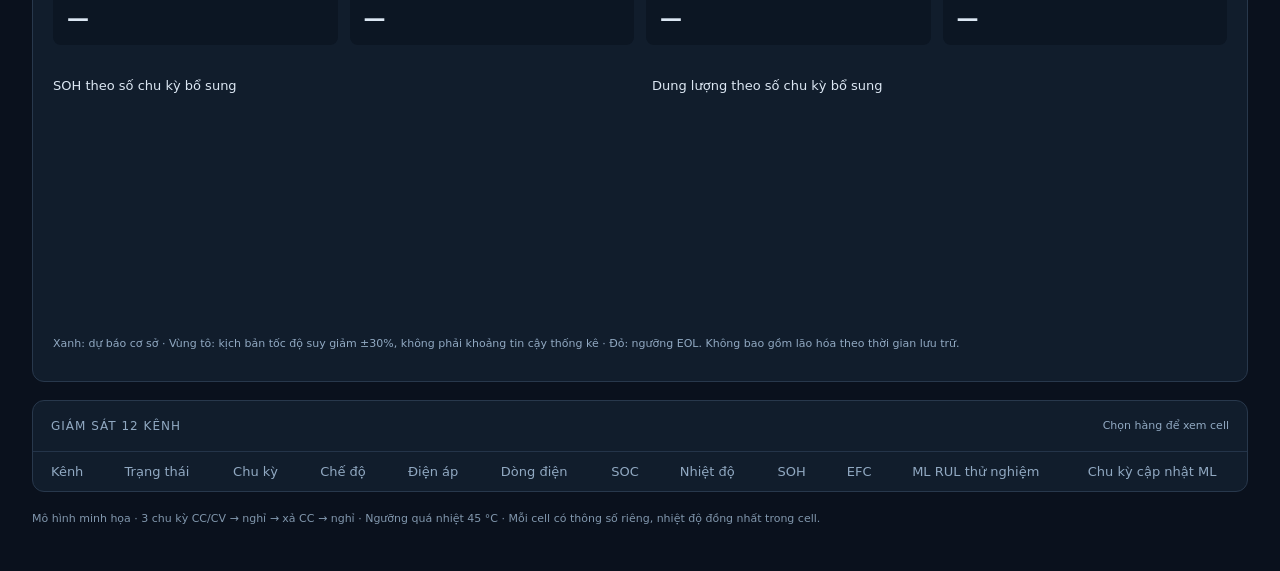
==== commit fcf0e4c6: "Join demo DOE information to twelve live cycler channels and export performance" ====
--- a/web/index.html
+++ b/web/index.html
@@ -7,7 +7,7 @@
   <script type="importmap">{"imports":{"three":"./vendor/three.module.min.js"}}</script>
 </head>
 <body>
-<header><a class="nav-link" href="workflow.html">Project → Cell → Test registry</a><div><span class="eyebrow">DIGITAL TWIN / BATTERY LAB</span><h1>Battery Cycler <span>12 channels</span></h1></div><a class="nav-link" href="projects.html">Dự án / Cell / Issues ↗</a><a class="nav-link" href="doe.html">DOE độc lập ↗</a><div id="connection" role="status">Đang kết nối…</div></header>
+<header><a href="live-doe.html">12 cell live · DOE / Export</a><a class="nav-link" href="workflow.html">Project → Cell → Test registry</a><div><span class="eyebrow">DIGITAL TWIN / BATTERY LAB</span><h1>Battery Cycler <span>12 channels</span></h1></div><a class="nav-link" href="projects.html">Dự án / Cell / Issues ↗</a><a class="nav-link" href="doe.html">DOE độc lập ↗</a><div id="connection" role="status">Đang kết nối…</div></header>
 <main>
   <section class="toolbar panel">
     <button id="start">▶ Bắt đầu</button><button id="pause">Ⅱ Tạm dừng</button><button id="reset">↺ Reset</button>
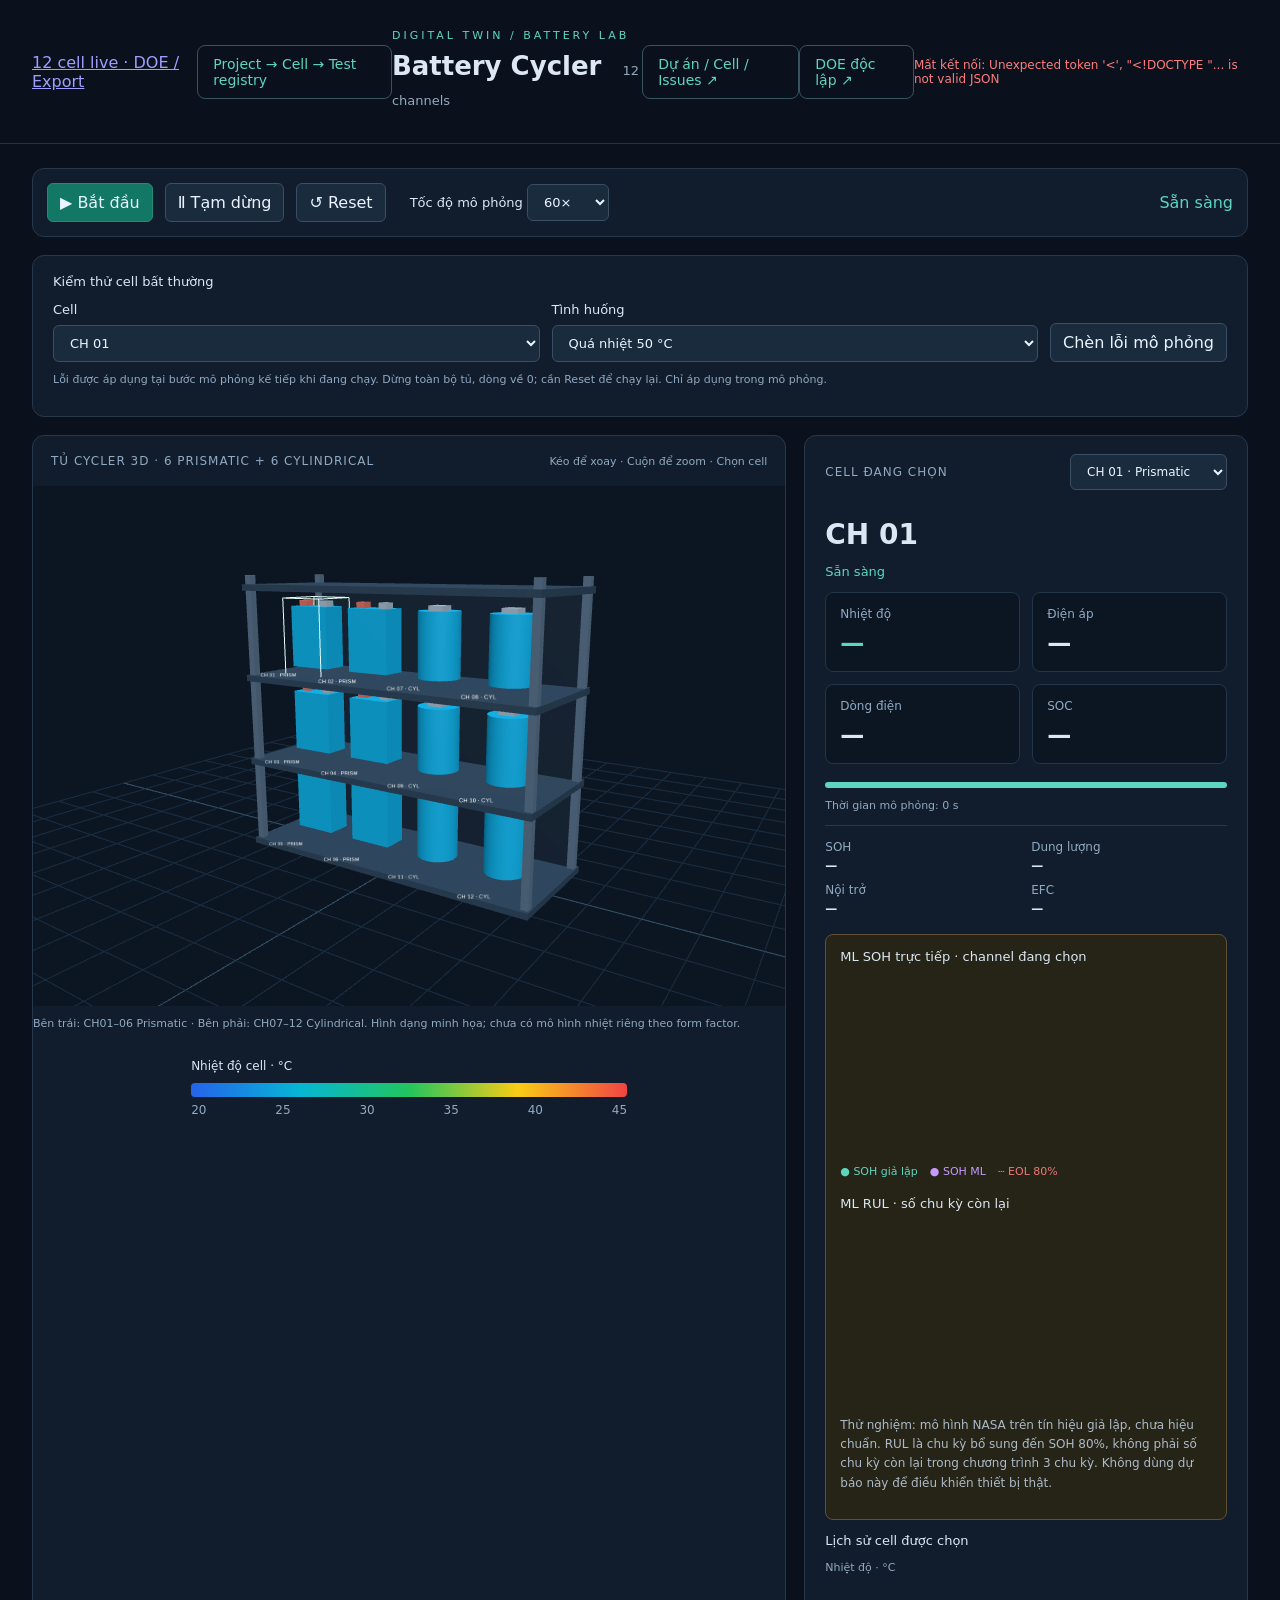
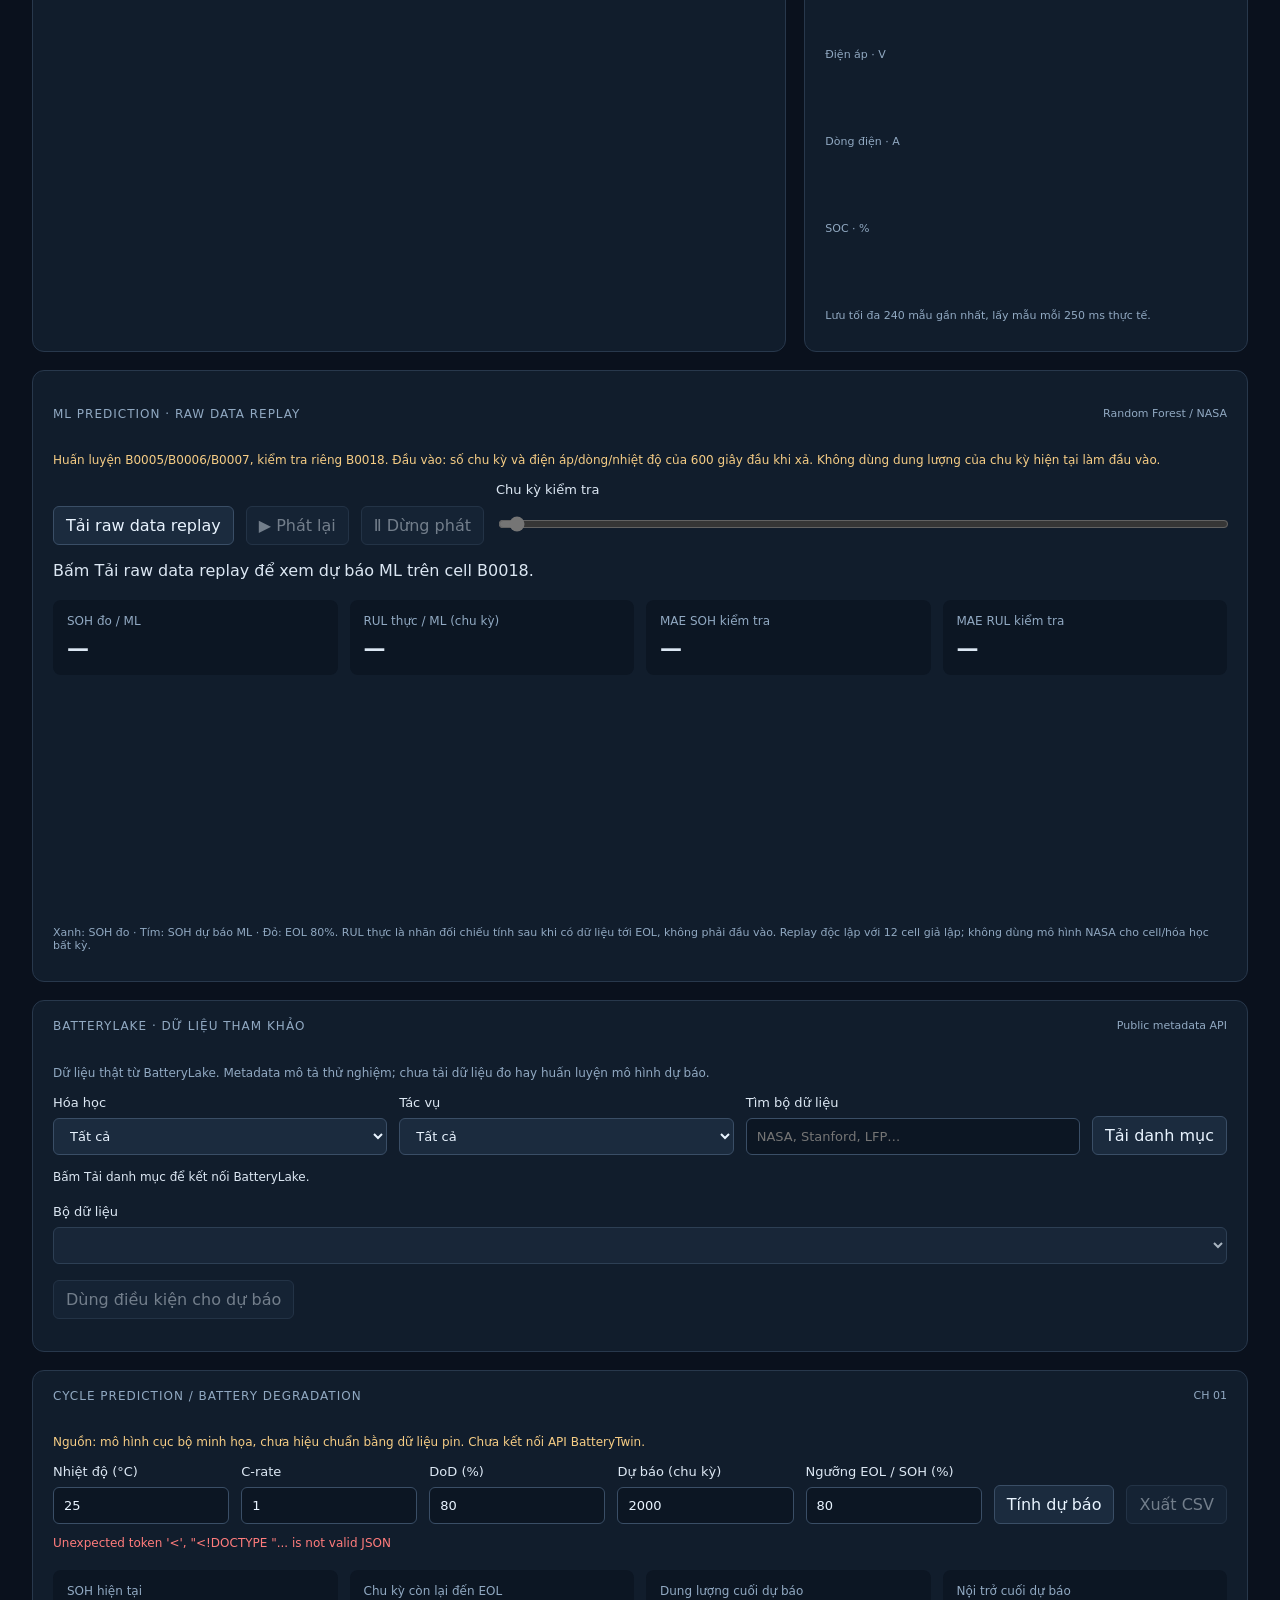
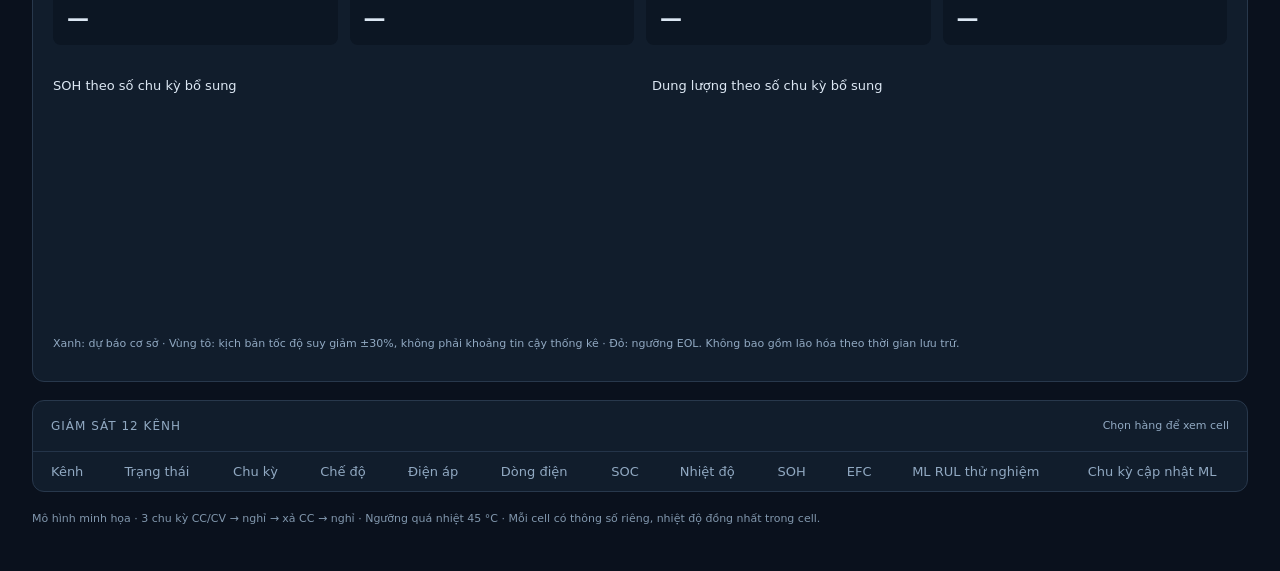
==== commit 70a4d75a: "Display six prismatic and six cylindrical cells in the live 3D cycler" ====
--- a/web/index.html
+++ b/web/index.html
@@ -16,7 +16,7 @@
   </section>
   <section class="panel safety-panel"><h3>Kiểm thử cell bất thường</h3><div class="scenario"><label>Cell<select id="fault-cell" aria-label="Cell kiểm thử lỗi"></select></label><label>Tình huống<select id="fault-kind"><option value="overheat">Quá nhiệt 50 °C</option><option value="overvoltage">Quá áp 4,5 V</option><option value="overcurrent">Quá dòng 8 A</option><option value="capacity_drop">Dung lượng giảm đột ngột</option></select></label><button id="inject-fault">Chèn lỗi mô phỏng</button></div><p class="muted">Lỗi được áp dụng tại bước mô phỏng kế tiếp khi đang chạy. Dừng toàn bộ tủ, dòng về 0; cần Reset để chạy lại. Chỉ áp dụng trong mô phỏng.</p><p id="fault-pending" role="status"></p><div id="safety-alarm" role="alert" hidden></div></section>
   <section class="layout">
-    <div class="panel scene-panel"><div class="section-title">TỦ CYCLER 3D <span>Kéo để xoay · Cuộn để zoom · Chọn cell</span></div><div id="scene"></div>
+    <div class="panel scene-panel"><div class="section-title">TỦ CYCLER 3D · 6 PRISMATIC + 6 CYLINDRICAL <span>Kéo để xoay · Cuộn để zoom · Chọn cell</span></div><div id="scene"></div><p class="muted">Bên trái: CH01–06 Prismatic · Bên phải: CH07–12 Cylindrical. Hình dạng minh họa; chưa có mô hình nhiệt riêng theo form factor.</p>
       <div class="legend"><span>Nhiệt độ cell · °C</span><div class="colorbar"></div><div class="ticks"><span>20</span><span>25</span><span>30</span><span>35</span><span>40</span><span>45</span></div></div>
     </div>
     <aside class="panel details"><div class="section-title">CELL ĐANG CHỌN <select id="cell-select" aria-label="Chọn cell"></select></div>
